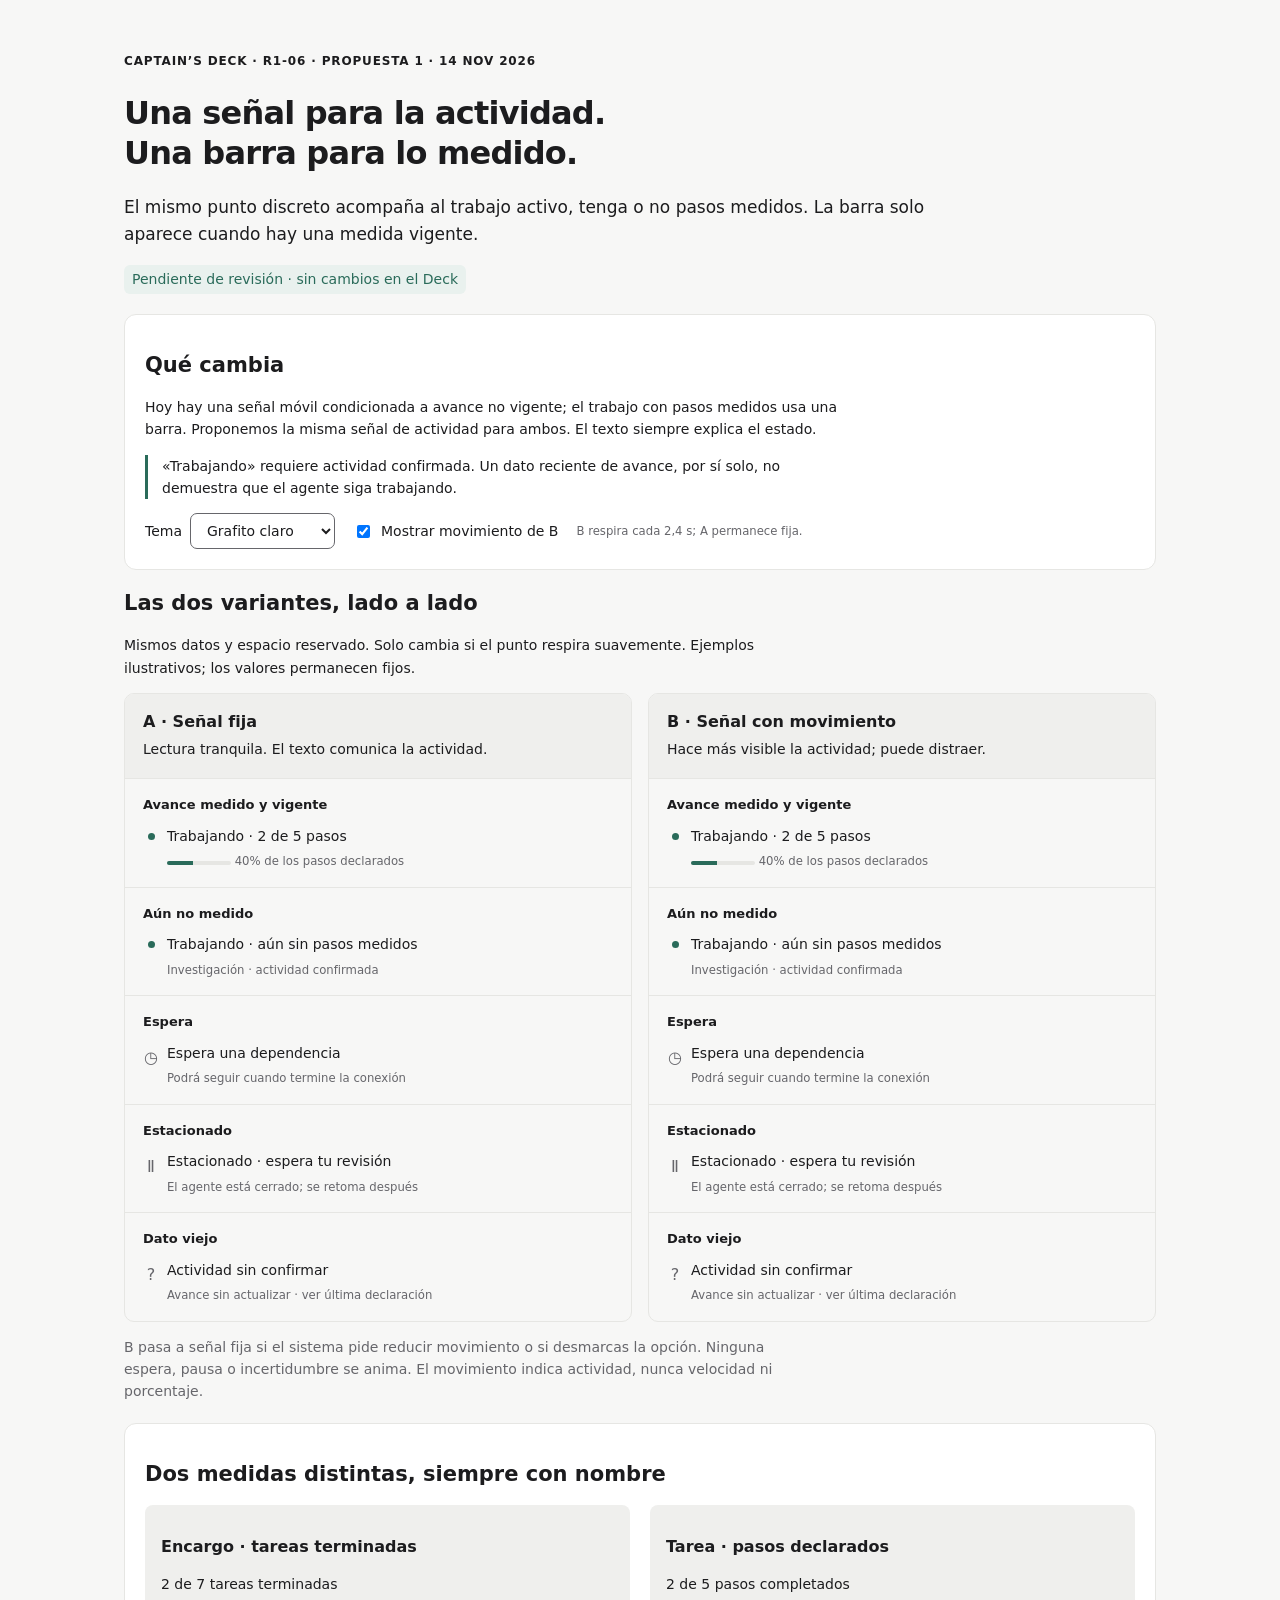
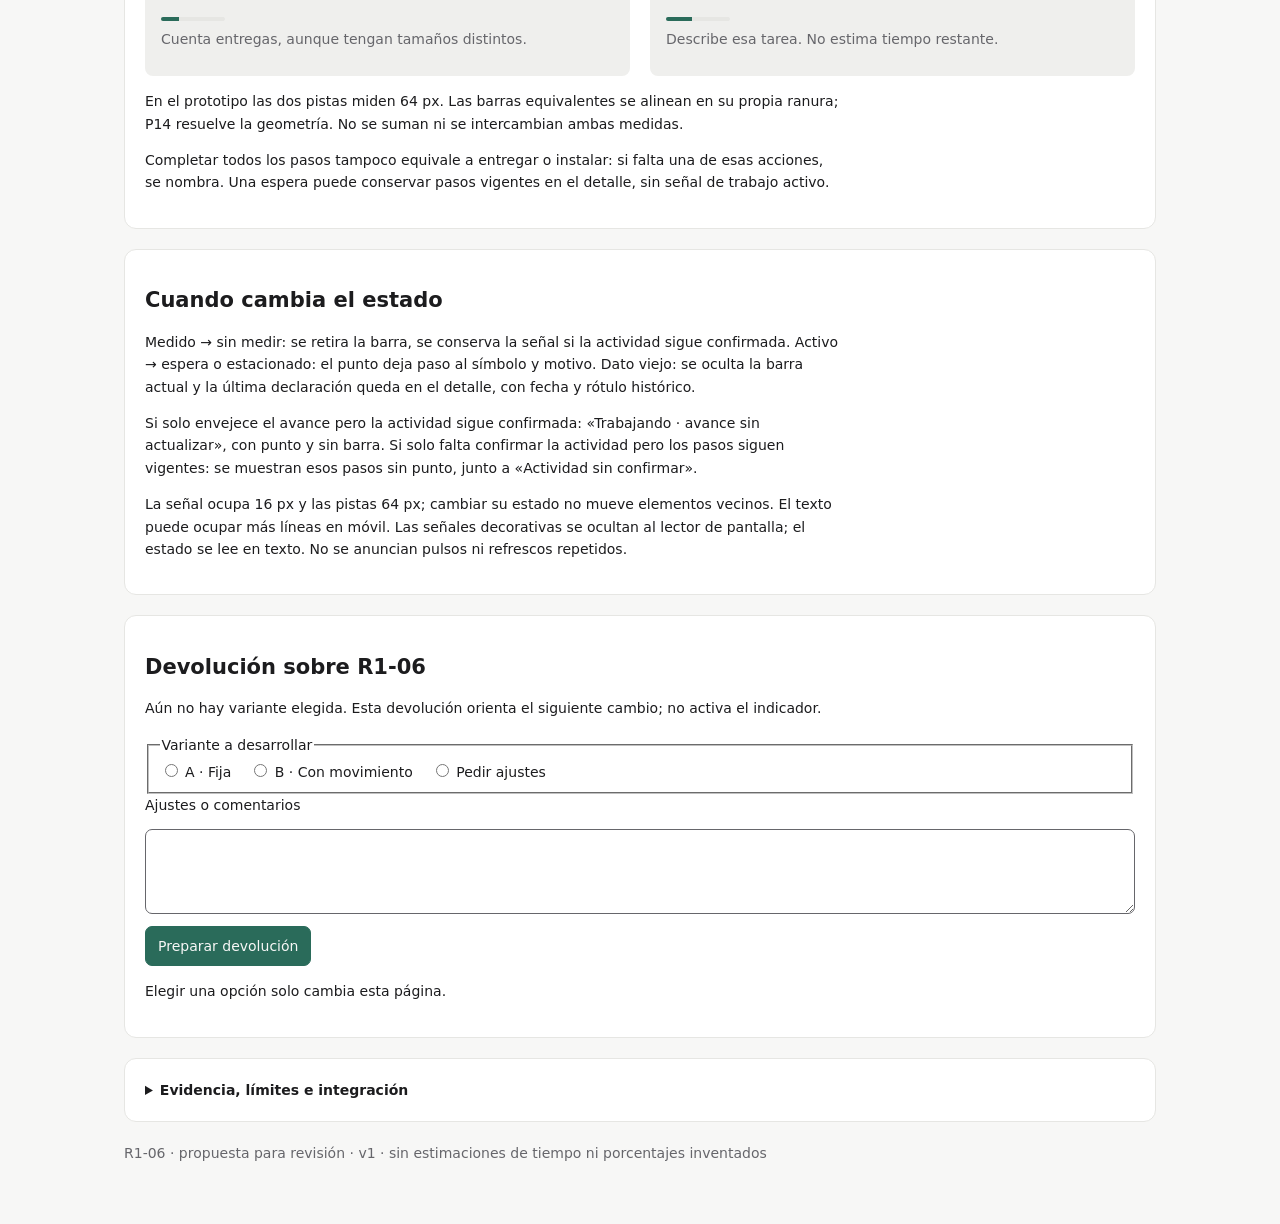
==== docs/proposals/r1-06-progress.html @ 1c18fc82 "docs: propose consistent activity indicators for R1-06" ====
<!doctype html>
<html lang="es" data-theme="light" data-motion="on" data-lavish-annotate="off">
<head>
<meta charset="utf-8"><meta name="viewport" content="width=device-width,initial-scale=1">
<title>R1-06 · Una señal clara de actividad</title>
<style>
:root{color-scheme:light;--canvas:#f7f7f6;--surface:#fff;--soft:#efefed;--line:#e6e6e3;--ink:#1c1c1e;--muted:#66666b;--accent:#2a6b5a;--sel:#e9f1ee;font-family:Inter,ui-sans-serif,system-ui,-apple-system,sans-serif}
:root[data-theme=dark]{color-scheme:dark;--canvas:#141416;--surface:#1d1d20;--soft:#2a2a2e;--line:#2e2e33;--ink:#ececee;--muted:#a6a6ac;--accent:#7fd1b9;--sel:#22302b}
*{box-sizing:border-box;min-width:0}[hidden]{display:none!important}body{margin:0;background:var(--canvas);color:var(--ink);line-height:1.6;font-size:14px}
main{max-width:1080px;margin:auto;padding:32px 24px 60px}h1,h2,h3{line-height:1.25}h1{font-size:32px;letter-spacing:-.025em;max-width:700px}h2{font-size:21px}h3{font-size:16px}p{max-width:78ch}a{color:var(--accent)}
header,.panel,details{margin:20px 0}.panel,details{background:var(--surface);border:1px solid var(--line);border-radius:12px;padding:20px}.lead{font-size:17px}.muted,small{color:var(--muted)}.eyebrow{font-size:12px;font-weight:700;letter-spacing:.07em;text-transform:uppercase}.tag{display:inline-block;background:var(--sel);color:var(--accent);border-radius:6px;padding:3px 8px}
.toolbar{display:flex;gap:18px;flex-wrap:wrap;align-items:center}.toolbar label{display:flex;gap:8px;align-items:center}select,button,textarea{font:inherit;color:inherit;background:var(--surface);border:1px solid var(--muted);border-radius:7px;padding:8px 12px}button{cursor:pointer}button.primary{background:var(--accent);color:var(--canvas);border-color:var(--accent)}:focus-visible{outline:3px solid var(--accent);outline-offset:3px}
.comparison{display:grid;grid-template-columns:repeat(2,minmax(0,1fr));gap:16px}.option{border:1px solid var(--line);border-radius:10px;overflow:hidden}.option>header{margin:0;padding:18px;background:var(--soft)}.option h3{margin:0 0 6px}.option header p{margin:0}.sample{min-height:108px;padding:16px 18px;border-top:1px solid var(--line)}.sample strong{display:block;font-size:13px;margin-bottom:8px}.reading{display:flex;align-items:center;gap:8px;min-height:24px}.reading span:last-child{overflow-wrap:anywhere}.signal{display:inline-grid;place-items:center;width:16px;height:16px;flex:0 0 16px;color:var(--accent);font-size:16px}.signal.active::before{content:"";display:block;width:7px;height:7px;border-radius:50%;background:currentColor}.animated .signal.active::before{animation:breathe 2.4s ease-in-out infinite}.inactive{color:var(--muted)}.bar{display:inline-block;flex:0 0 64px;width:64px;height:4px;border-radius:3px;background:var(--line);overflow:hidden}.bar>i{display:block;width:var(--value);height:100%;background:var(--accent)}.sample small{display:block;margin:4px 0 0 24px}.metric{display:grid;grid-template-columns:minmax(0,1fr) minmax(0,1fr);gap:20px}.metric>div{padding:16px;background:var(--soft);border-radius:8px}.metric p{margin:0 0 10px}code{white-space:pre-wrap;overflow-wrap:anywhere;font-size:12px}.choices{display:flex;gap:18px;flex-wrap:wrap}textarea{display:block;width:100%;margin:12px 0}summary{cursor:pointer;font-weight:650}.note{padding-left:14px;border-left:3px solid var(--accent)}img{max-width:100%;height:auto}
@keyframes breathe{0%,100%{opacity:1}50%{opacity:.45}}
html[data-motion=off] .signal::before{animation:none!important}
@media(prefers-reduced-motion:reduce){.signal::before{animation:none!important}}
@media(max-width:680px){main{padding:20px 14px 40px}h1{font-size:27px}.comparison,.metric{grid-template-columns:minmax(0,1fr)}.panel{padding:14px}.sample{min-height:108px}.reading{flex-wrap:wrap}}
</style>
</head>
<body><main>
<header><div class="eyebrow">Captain’s Deck · R1-06 · propuesta 1 · 14 nov 2026</div>
<h1>Una señal para la actividad.<br>Una barra para lo medido.</h1>
<p class="lead">El mismo punto discreto acompaña al trabajo activo, tenga o no pasos medidos. La barra solo aparece cuando hay una medida vigente.</p>
<span class="tag">Pendiente de revisión · sin cambios en el Deck</span></header>
<section class="panel"><h2>Qué cambia</h2>
<p>Hoy hay una señal móvil condicionada a avance no vigente; el trabajo con pasos medidos usa una barra. Proponemos la misma señal de actividad para ambos. El texto siempre explica el estado.</p>
<p class="note">«Trabajando» requiere actividad confirmada. Un dato reciente de avance, por sí solo, no demuestra que el agente siga trabajando.</p>
<div class="toolbar"><label>Tema <select id="theme"><option value="light">Grafito claro</option><option value="dark">Grafito oscuro</option></select></label>
<label><input id="motion" type="checkbox" checked> Mostrar movimiento de B</label><small id="motion-note" role="status"></small></div></section>
<section aria-labelledby="compare"><h2 id="compare">Las dos variantes, lado a lado</h2>
<p>Mismos datos y espacio reservado. Solo cambia si el punto respira suavemente. Ejemplos ilustrativos; los valores permanecen fijos.</p>
<div class="comparison">
<article class="option" id="option-a"><header><h3>A · Señal fija</h3><p>Lectura tranquila. El texto comunica la actividad.</p></header>
<div class="sample"><strong>Avance medido y vigente</strong><div class="reading"><span class="signal active" aria-hidden="true"></span><span>Trabajando · 2 de 5 pasos</span></div><small><span class="bar" role="progressbar" aria-label="Pasos completados" aria-valuemin="0" aria-valuemax="5" aria-valuenow="2"><i style="--value:40%"></i></span> 40% de los pasos declarados</small></div>
<div class="sample"><strong>Aún no medido</strong><div class="reading"><span class="signal active" aria-hidden="true"></span><span>Trabajando · aún sin pasos medidos</span></div><small>Investigación · actividad confirmada</small></div>
<div class="sample"><strong>Espera</strong><div class="reading"><span class="signal inactive" aria-hidden="true">◷</span><span>Espera una dependencia</span></div><small>Podrá seguir cuando termine la conexión</small></div>
<div class="sample"><strong>Estacionado</strong><div class="reading"><span class="signal inactive" aria-hidden="true">Ⅱ</span><span>Estacionado · espera tu revisión</span></div><small>El agente está cerrado; se retoma después</small></div>
<div class="sample"><strong>Dato viejo</strong><div class="reading"><span class="signal inactive" aria-hidden="true">?</span><span>Actividad sin confirmar</span></div><small>Avance sin actualizar · ver última declaración</small></div>
</article>
<article class="option animated" id="option-b"><header><h3>B · Señal con movimiento</h3><p>Hace más visible la actividad; puede distraer.</p></header>
<div class="sample"><strong>Avance medido y vigente</strong><div class="reading"><span class="signal active" aria-hidden="true"></span><span>Trabajando · 2 de 5 pasos</span></div><small><span class="bar" role="progressbar" aria-label="Pasos completados" aria-valuemin="0" aria-valuemax="5" aria-valuenow="2"><i style="--value:40%"></i></span> 40% de los pasos declarados</small></div>
<div class="sample"><strong>Aún no medido</strong><div class="reading"><span class="signal active" aria-hidden="true"></span><span>Trabajando · aún sin pasos medidos</span></div><small>Investigación · actividad confirmada</small></div>
<div class="sample"><strong>Espera</strong><div class="reading"><span class="signal inactive" aria-hidden="true">◷</span><span>Espera una dependencia</span></div><small>Podrá seguir cuando termine la conexión</small></div>
<div class="sample"><strong>Estacionado</strong><div class="reading"><span class="signal inactive" aria-hidden="true">Ⅱ</span><span>Estacionado · espera tu revisión</span></div><small>El agente está cerrado; se retoma después</small></div>
<div class="sample"><strong>Dato viejo</strong><div class="reading"><span class="signal inactive" aria-hidden="true">?</span><span>Actividad sin confirmar</span></div><small>Avance sin actualizar · ver última declaración</small></div>
</article></div>
<p class="muted">B pasa a señal fija si el sistema pide reducir movimiento o si desmarcas la opción. Ninguna espera, pausa o incertidumbre se anima. El movimiento indica actividad, nunca velocidad ni porcentaje.</p></section>
<section class="panel"><h2>Dos medidas distintas, siempre con nombre</h2>
<div class="metric"><div><h3>Encargo · tareas terminadas</h3><p>2 de 7 tareas terminadas</p><span class="bar" role="progressbar" aria-label="Tareas terminadas del encargo" aria-valuemin="0" aria-valuemax="7" aria-valuenow="2"><i style="--value:28.57%"></i></span><p class="muted">Cuenta entregas, aunque tengan tamaños distintos.</p></div>
<div><h3>Tarea · pasos declarados</h3><p>2 de 5 pasos completados</p><span class="bar" role="progressbar" aria-label="Pasos completados de la tarea" aria-valuemin="0" aria-valuemax="5" aria-valuenow="2"><i style="--value:40%"></i></span><p class="muted">Describe esa tarea. No estima tiempo restante.</p></div></div>
<p>En el prototipo las dos pistas miden 64 px. Las barras equivalentes se alinean en su propia ranura; P14 resuelve la geometría. No se suman ni se intercambian ambas medidas.</p>
<p>Completar todos los pasos tampoco equivale a entregar o instalar: si falta una de esas acciones, se nombra. Una espera puede conservar pasos vigentes en el detalle, sin señal de trabajo activo.</p></section>
<section class="panel"><h2>Cuando cambia el estado</h2>
<p>Medido → sin medir: se retira la barra, se conserva la señal si la actividad sigue confirmada. Activo → espera o estacionado: el punto deja paso al símbolo y motivo. Dato viejo: se oculta la barra actual y la última declaración queda en el detalle, con fecha y rótulo histórico.</p>
<p>Si solo envejece el avance pero la actividad sigue confirmada: «Trabajando · avance sin actualizar», con punto y sin barra. Si solo falta confirmar la actividad pero los pasos siguen vigentes: se muestran esos pasos sin punto, junto a «Actividad sin confirmar».</p>
<p>La señal ocupa 16 px y las pistas 64 px; cambiar su estado no mueve elementos vecinos. El texto puede ocupar más líneas en móvil. Las señales decorativas se ocultan al lector de pantalla; el estado se lee en texto. No se anuncian pulsos ni refrescos repetidos.</p></section>
<section class="panel" id="review"><h2>Devolución sobre R1-06</h2><p>Aún no hay variante elegida. Esta devolución orienta el siguiente cambio; no activa el indicador.</p>
<form id="feedback" data-lavish-question="r1-06-variant"><fieldset><legend>Variante a desarrollar</legend><div class="choices">
<label><input type="radio" name="variant" value="A · señal fija" required> A · Fija</label>
<label><input type="radio" name="variant" value="B · señal con movimiento"> B · Con movimiento</label>
<label><input type="radio" name="variant" value="Revisar la propuesta"> Pedir ajustes</label></div></fieldset>
<label for="comments">Ajustes o comentarios</label><textarea id="comments" name="comments" rows="3" maxlength="3000"></textarea>
<button class="primary" type="submit">Preparar devolución</button><p id="feedback-status" role="status">Elegir una opción solo cambia esta página.</p>
<textarea id="offline-answer" rows="4" readonly hidden aria-label="Devolución para copiar"></textarea></form></section>
<details><summary>Evidencia, límites e integración</summary>
<p><strong>Comprobado:</strong> base Deck <code>71212910948f0100eb4accd69b31b7d2da67deed</code>. Recorrido local con el fixture aislado <code>CD_TEST_PROGRESS=1</code>: barra de tareas 40 px y barra de pasos 64 px; 33% · 1/3 pasos en una tarea activa sin indicador <code>::before</code>. El código condiciona el indicador de solicitud a actividad activa y avance no vigente.</p>
<p><strong>Hipótesis de diseño:</strong> una señal común podría hacer más fácil reconocer actividad sin confundirla con avance. Falta contrastar A y B con la devolución. No se probó que una sea más clara.</p>
<p><strong>Desconocido:</strong> no se reprodujo el defecto visual en la Mac del reporte. Los datos de esta comparación son sintéticos. El selector posicional de R1-02 no permite identificar qué barra seleccionó la anotación.</p>
<p>Fuentes: reporte b, grupo 11; adjunto <code>deck-ui-feedback-round-1.json</code>, R1-02 y R1-06; plan aprobado v2, P16; <code>web/static/deck-ui.js</code>, función <code>progress()</code>; <code>web/static/deck.css</code>, reglas <code>.request-stage</code>, <code>.request-bar</code> y <code>.prog-bar</code>.</p>
<p>Tema: tokens Grafito claro/oscuro del Deck, tipografía de sistema y estructura ligera del tema de informes de Firstmate. No hay CDN, fuentes remotas ni llamadas de red al abrir el archivo.</p>
<p>Integración futura: P10 aporta vigencia; P12, los estados y motivos; P14, las ranuras. Después de la devolución se implementa únicamente la variante acordada y se verifica el mismo recorrido, teclado, móvil y movimiento reducido. P16 no modifica productores, estilos ni comportamiento del Deck.</p>
</details>
<footer class="muted">R1-06 · propuesta para revisión · v1 · sin estimaciones de tiempo ni porcentajes inventados</footer>
</main><script>
const root=document.documentElement, motion=document.querySelector('#motion'), media=matchMedia('(prefers-reduced-motion: reduce)');
function updateMotion(){root.dataset.motion=motion.checked?'on':'off';document.querySelector('#motion-note').textContent=media.matches?'Tu sistema reduce el movimiento: B se muestra fija.':motion.checked?'B respira cada 2,4 s; A permanece fija.':'Ambas variantes están fijas.';}
document.querySelector('#theme').addEventListener('change',e=>root.dataset.theme=e.target.value);
motion.addEventListener('change',updateMotion);media.addEventListener('change',updateMotion);updateMotion();
document.querySelector('#feedback').addEventListener('submit',event=>{event.preventDefault();const form=event.currentTarget,data=new FormData(form),choice=data.get('variant'),comments=data.get('comments').trim();
const text='R1-06 · Devolución de la propuesta: '+choice+(comments?'\nAjustes: '+comments:'')+'\nSolo propuesta; no implementar dentro de P16.';
if(window.lavish?.queuePrompt){window.lavish.queuePrompt(text,{tag:'r1-06-review',queueKey:'r1-06-variant',element:form,data:{variant:choice,comments}});document.querySelector('#feedback-status').textContent='Devolución preparada en Lavish. Usa Send to Agent para enviarla; una nueva preparación sustituye la que aún no has enviado.';}
else{const out=document.querySelector('#offline-answer');out.hidden=false;out.value=text;document.querySelector('#feedback-status').textContent='Sin conexión con Lavish. Copia esta devolución y entrégala al coordinador.';}});
</script></body></html>
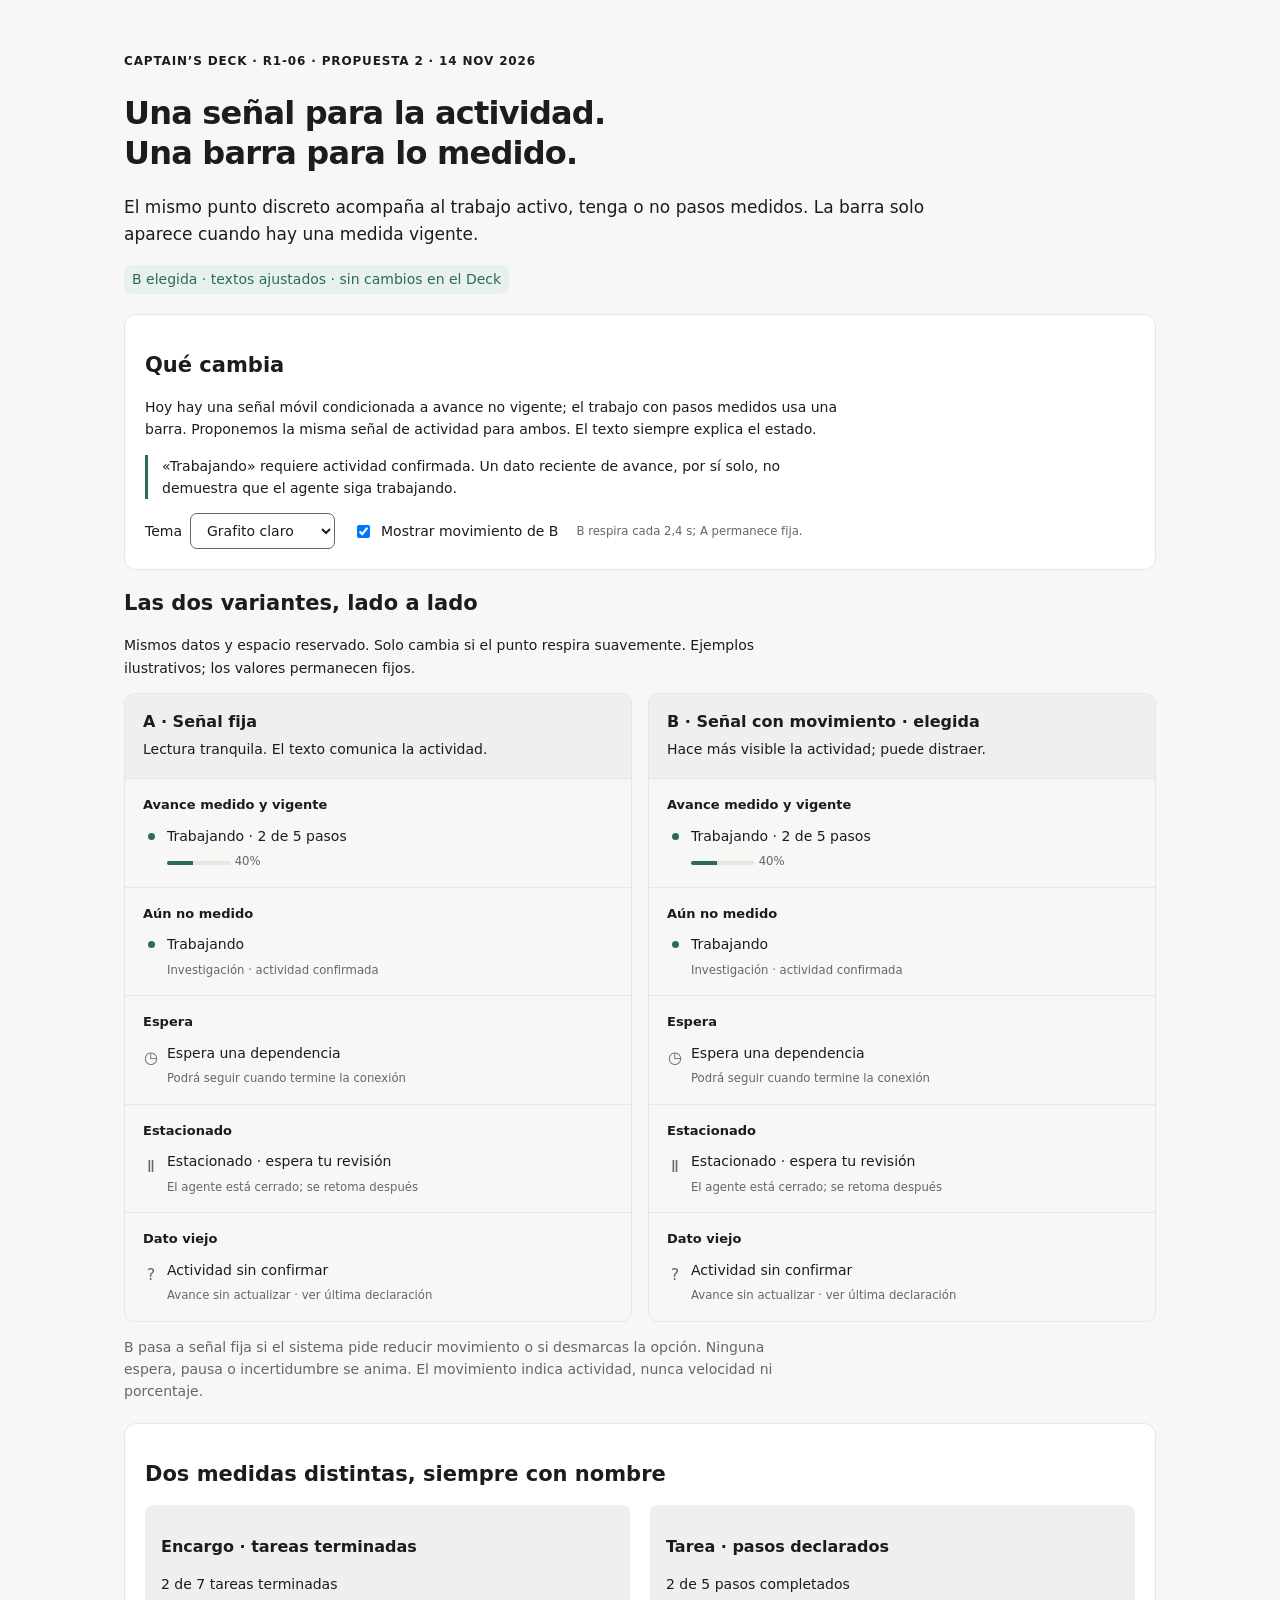
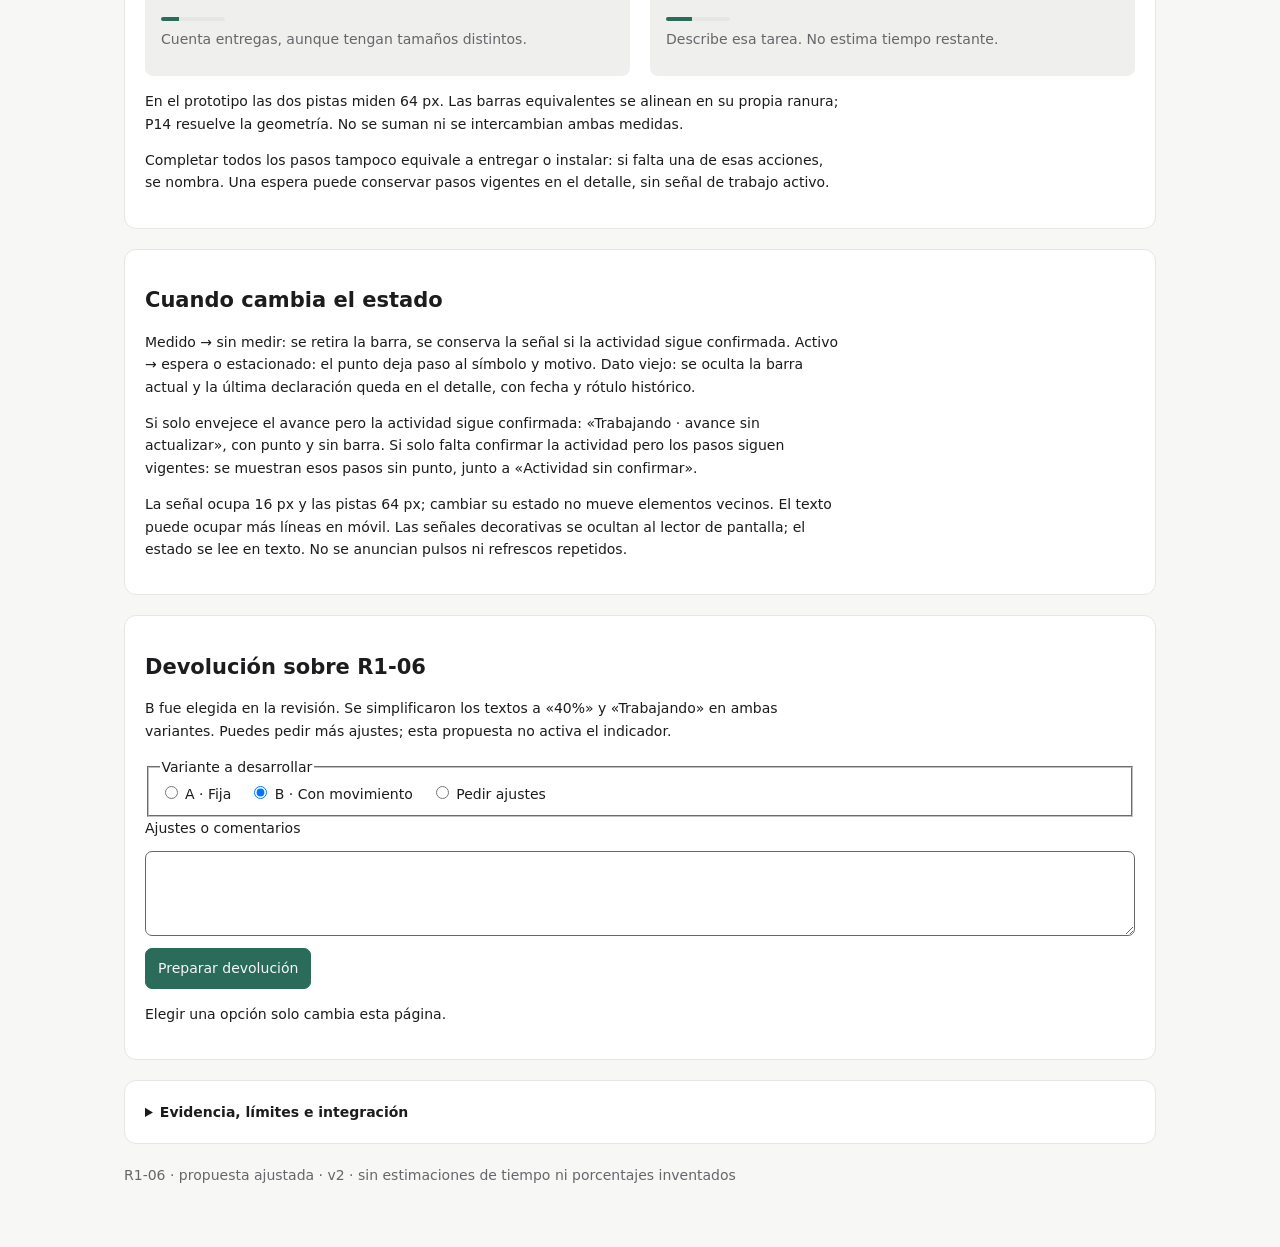
==== commit e452a4a4: "docs: apply R1-06 review and record motion variant selection" ====
--- a/docs/proposals/r1-06-progress.html
+++ b/docs/proposals/r1-06-progress.html
@@ -18,10 +18,10 @@
 </style>
 </head>
 <body><main>
-<header><div class="eyebrow">Captain’s Deck · R1-06 · propuesta 1 · 14 nov 2026</div>
+<header><div class="eyebrow">Captain’s Deck · R1-06 · propuesta 2 · 14 nov 2026</div>
 <h1>Una señal para la actividad.<br>Una barra para lo medido.</h1>
 <p class="lead">El mismo punto discreto acompaña al trabajo activo, tenga o no pasos medidos. La barra solo aparece cuando hay una medida vigente.</p>
-<span class="tag">Pendiente de revisión · sin cambios en el Deck</span></header>
+<span class="tag">B elegida · textos ajustados · sin cambios en el Deck</span></header>
 <section class="panel"><h2>Qué cambia</h2>
 <p>Hoy hay una señal móvil condicionada a avance no vigente; el trabajo con pasos medidos usa una barra. Proponemos la misma señal de actividad para ambos. El texto siempre explica el estado.</p>
 <p class="note">«Trabajando» requiere actividad confirmada. Un dato reciente de avance, por sí solo, no demuestra que el agente siga trabajando.</p>
@@ -31,15 +31,15 @@
 <p>Mismos datos y espacio reservado. Solo cambia si el punto respira suavemente. Ejemplos ilustrativos; los valores permanecen fijos.</p>
 <div class="comparison">
 <article class="option" id="option-a"><header><h3>A · Señal fija</h3><p>Lectura tranquila. El texto comunica la actividad.</p></header>
-<div class="sample"><strong>Avance medido y vigente</strong><div class="reading"><span class="signal active" aria-hidden="true"></span><span>Trabajando · 2 de 5 pasos</span></div><small><span class="bar" role="progressbar" aria-label="Pasos completados" aria-valuemin="0" aria-valuemax="5" aria-valuenow="2"><i style="--value:40%"></i></span> 40% de los pasos declarados</small></div>
-<div class="sample"><strong>Aún no medido</strong><div class="reading"><span class="signal active" aria-hidden="true"></span><span>Trabajando · aún sin pasos medidos</span></div><small>Investigación · actividad confirmada</small></div>
+<div class="sample"><strong>Avance medido y vigente</strong><div class="reading"><span class="signal active" aria-hidden="true"></span><span>Trabajando · 2 de 5 pasos</span></div><small><span class="bar" role="progressbar" aria-label="Pasos completados" aria-valuemin="0" aria-valuemax="5" aria-valuenow="2"><i style="--value:40%"></i></span> 40%</small></div>
+<div class="sample"><strong>Aún no medido</strong><div class="reading"><span class="signal active" aria-hidden="true"></span><span>Trabajando</span></div><small>Investigación · actividad confirmada</small></div>
 <div class="sample"><strong>Espera</strong><div class="reading"><span class="signal inactive" aria-hidden="true">◷</span><span>Espera una dependencia</span></div><small>Podrá seguir cuando termine la conexión</small></div>
 <div class="sample"><strong>Estacionado</strong><div class="reading"><span class="signal inactive" aria-hidden="true">Ⅱ</span><span>Estacionado · espera tu revisión</span></div><small>El agente está cerrado; se retoma después</small></div>
 <div class="sample"><strong>Dato viejo</strong><div class="reading"><span class="signal inactive" aria-hidden="true">?</span><span>Actividad sin confirmar</span></div><small>Avance sin actualizar · ver última declaración</small></div>
 </article>
-<article class="option animated" id="option-b"><header><h3>B · Señal con movimiento</h3><p>Hace más visible la actividad; puede distraer.</p></header>
-<div class="sample"><strong>Avance medido y vigente</strong><div class="reading"><span class="signal active" aria-hidden="true"></span><span>Trabajando · 2 de 5 pasos</span></div><small><span class="bar" role="progressbar" aria-label="Pasos completados" aria-valuemin="0" aria-valuemax="5" aria-valuenow="2"><i style="--value:40%"></i></span> 40% de los pasos declarados</small></div>
-<div class="sample"><strong>Aún no medido</strong><div class="reading"><span class="signal active" aria-hidden="true"></span><span>Trabajando · aún sin pasos medidos</span></div><small>Investigación · actividad confirmada</small></div>
+<article class="option animated" id="option-b"><header><h3>B · Señal con movimiento · elegida</h3><p>Hace más visible la actividad; puede distraer.</p></header>
+<div class="sample"><strong>Avance medido y vigente</strong><div class="reading"><span class="signal active" aria-hidden="true"></span><span>Trabajando · 2 de 5 pasos</span></div><small><span class="bar" role="progressbar" aria-label="Pasos completados" aria-valuemin="0" aria-valuemax="5" aria-valuenow="2"><i style="--value:40%"></i></span> 40%</small></div>
+<div class="sample"><strong>Aún no medido</strong><div class="reading"><span class="signal active" aria-hidden="true"></span><span>Trabajando</span></div><small>Investigación · actividad confirmada</small></div>
 <div class="sample"><strong>Espera</strong><div class="reading"><span class="signal inactive" aria-hidden="true">◷</span><span>Espera una dependencia</span></div><small>Podrá seguir cuando termine la conexión</small></div>
 <div class="sample"><strong>Estacionado</strong><div class="reading"><span class="signal inactive" aria-hidden="true">Ⅱ</span><span>Estacionado · espera tu revisión</span></div><small>El agente está cerrado; se retoma después</small></div>
 <div class="sample"><strong>Dato viejo</strong><div class="reading"><span class="signal inactive" aria-hidden="true">?</span><span>Actividad sin confirmar</span></div><small>Avance sin actualizar · ver última declaración</small></div>
@@ -54,10 +54,10 @@
 <p>Medido → sin medir: se retira la barra, se conserva la señal si la actividad sigue confirmada. Activo → espera o estacionado: el punto deja paso al símbolo y motivo. Dato viejo: se oculta la barra actual y la última declaración queda en el detalle, con fecha y rótulo histórico.</p>
 <p>Si solo envejece el avance pero la actividad sigue confirmada: «Trabajando · avance sin actualizar», con punto y sin barra. Si solo falta confirmar la actividad pero los pasos siguen vigentes: se muestran esos pasos sin punto, junto a «Actividad sin confirmar».</p>
 <p>La señal ocupa 16 px y las pistas 64 px; cambiar su estado no mueve elementos vecinos. El texto puede ocupar más líneas en móvil. Las señales decorativas se ocultan al lector de pantalla; el estado se lee en texto. No se anuncian pulsos ni refrescos repetidos.</p></section>
-<section class="panel" id="review"><h2>Devolución sobre R1-06</h2><p>Aún no hay variante elegida. Esta devolución orienta el siguiente cambio; no activa el indicador.</p>
+<section class="panel" id="review"><h2>Devolución sobre R1-06</h2><p>B fue elegida en la revisión. Se simplificaron los textos a «40%» y «Trabajando» en ambas variantes. Puedes pedir más ajustes; esta propuesta no activa el indicador.</p>
 <form id="feedback" data-lavish-question="r1-06-variant"><fieldset><legend>Variante a desarrollar</legend><div class="choices">
 <label><input type="radio" name="variant" value="A · señal fija" required> A · Fija</label>
-<label><input type="radio" name="variant" value="B · señal con movimiento"> B · Con movimiento</label>
+<label><input type="radio" name="variant" value="B · señal con movimiento" checked> B · Con movimiento</label>
 <label><input type="radio" name="variant" value="Revisar la propuesta"> Pedir ajustes</label></div></fieldset>
 <label for="comments">Ajustes o comentarios</label><textarea id="comments" name="comments" rows="3" maxlength="3000"></textarea>
 <button class="primary" type="submit">Preparar devolución</button><p id="feedback-status" role="status">Elegir una opción solo cambia esta página.</p>
@@ -70,7 +70,7 @@
 <p>Tema: tokens Grafito claro/oscuro del Deck, tipografía de sistema y estructura ligera del tema de informes de Firstmate. No hay CDN, fuentes remotas ni llamadas de red al abrir el archivo.</p>
 <p>Integración futura: P10 aporta vigencia; P12, los estados y motivos; P14, las ranuras. Después de la devolución se implementa únicamente la variante acordada y se verifica el mismo recorrido, teclado, móvil y movimiento reducido. P16 no modifica productores, estilos ni comportamiento del Deck.</p>
 </details>
-<footer class="muted">R1-06 · propuesta para revisión · v1 · sin estimaciones de tiempo ni porcentajes inventados</footer>
+<footer class="muted">R1-06 · propuesta ajustada · v2 · sin estimaciones de tiempo ni porcentajes inventados</footer>
 </main><script>
 const root=document.documentElement, motion=document.querySelector('#motion'), media=matchMedia('(prefers-reduced-motion: reduce)');
 function updateMotion(){root.dataset.motion=motion.checked?'on':'off';document.querySelector('#motion-note').textContent=media.matches?'Tu sistema reduce el movimiento: B se muestra fija.':motion.checked?'B respira cada 2,4 s; A permanece fija.':'Ambas variantes están fijas.';}
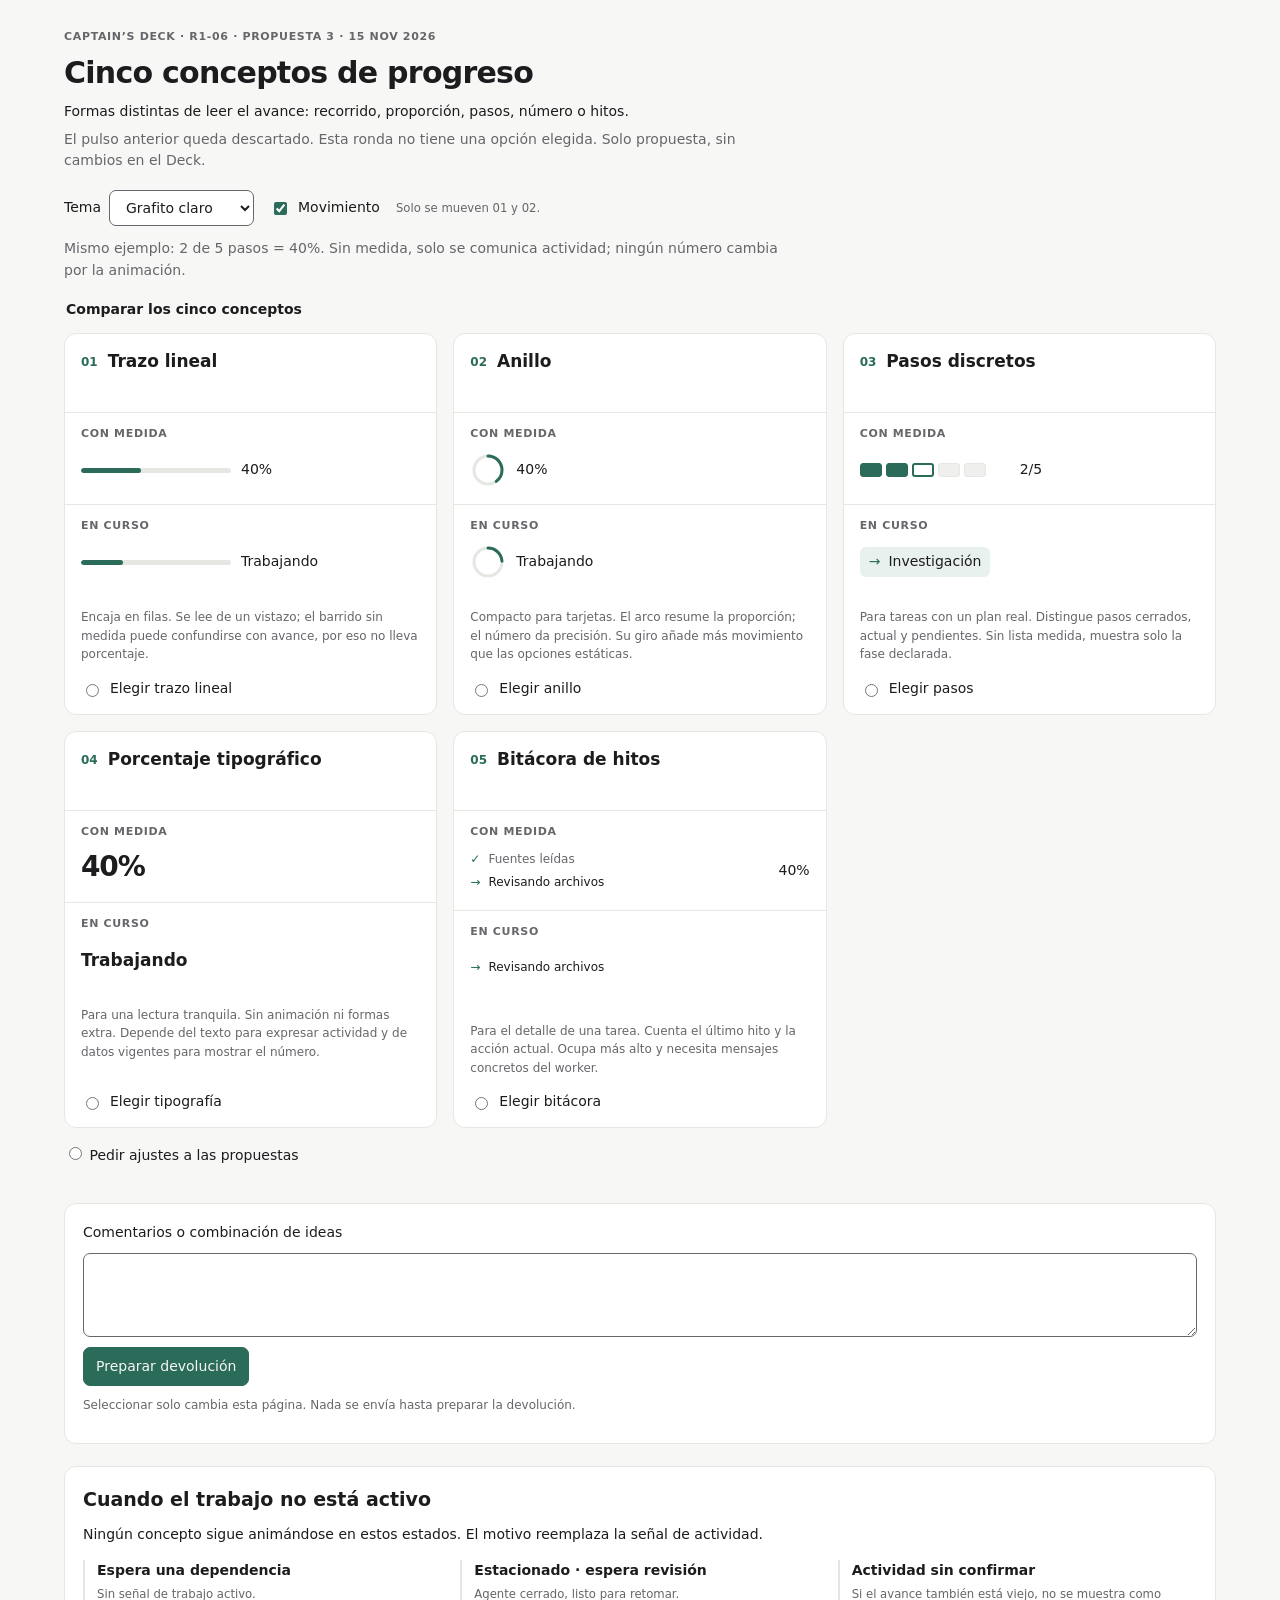
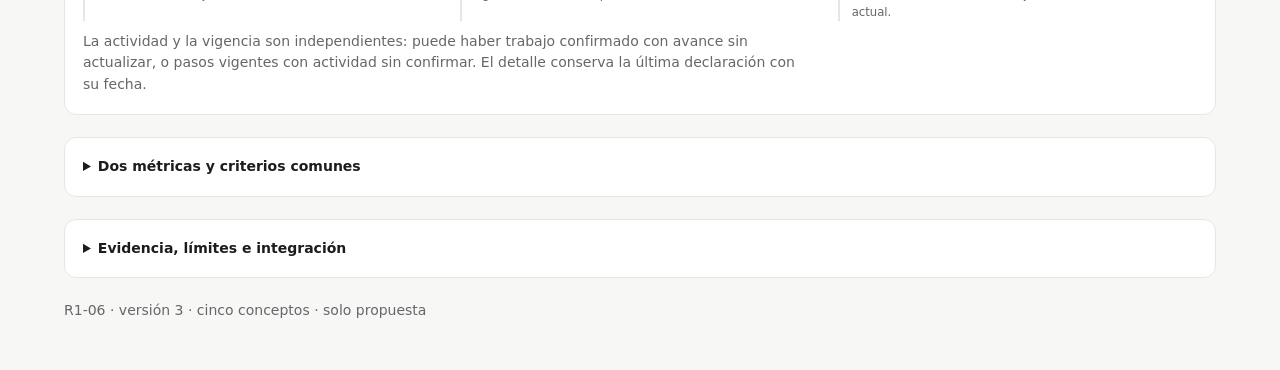
==== commit 36089566: "docs: compare five distinct progress indicator concepts" ====
--- a/docs/proposals/r1-06-progress.html
+++ b/docs/proposals/r1-06-progress.html
@@ -2,82 +2,70 @@
 <html lang="es" data-theme="light" data-motion="on" data-lavish-annotate="off">
 <head>
 <meta charset="utf-8"><meta name="viewport" content="width=device-width,initial-scale=1">
-<title>R1-06 · Una señal clara de actividad</title>
+<title>R1-06 · Cinco conceptos de progreso</title>
 <style>
 :root{color-scheme:light;--canvas:#f7f7f6;--surface:#fff;--soft:#efefed;--line:#e6e6e3;--ink:#1c1c1e;--muted:#66666b;--accent:#2a6b5a;--sel:#e9f1ee;font-family:Inter,ui-sans-serif,system-ui,-apple-system,sans-serif}
 :root[data-theme=dark]{color-scheme:dark;--canvas:#141416;--surface:#1d1d20;--soft:#2a2a2e;--line:#2e2e33;--ink:#ececee;--muted:#a6a6ac;--accent:#7fd1b9;--sel:#22302b}
-*{box-sizing:border-box;min-width:0}[hidden]{display:none!important}body{margin:0;background:var(--canvas);color:var(--ink);line-height:1.6;font-size:14px}
-main{max-width:1080px;margin:auto;padding:32px 24px 60px}h1,h2,h3{line-height:1.25}h1{font-size:32px;letter-spacing:-.025em;max-width:700px}h2{font-size:21px}h3{font-size:16px}p{max-width:78ch}a{color:var(--accent)}
-header,.panel,details{margin:20px 0}.panel,details{background:var(--surface);border:1px solid var(--line);border-radius:12px;padding:20px}.lead{font-size:17px}.muted,small{color:var(--muted)}.eyebrow{font-size:12px;font-weight:700;letter-spacing:.07em;text-transform:uppercase}.tag{display:inline-block;background:var(--sel);color:var(--accent);border-radius:6px;padding:3px 8px}
-.toolbar{display:flex;gap:18px;flex-wrap:wrap;align-items:center}.toolbar label{display:flex;gap:8px;align-items:center}select,button,textarea{font:inherit;color:inherit;background:var(--surface);border:1px solid var(--muted);border-radius:7px;padding:8px 12px}button{cursor:pointer}button.primary{background:var(--accent);color:var(--canvas);border-color:var(--accent)}:focus-visible{outline:3px solid var(--accent);outline-offset:3px}
-.comparison{display:grid;grid-template-columns:repeat(2,minmax(0,1fr));gap:16px}.option{border:1px solid var(--line);border-radius:10px;overflow:hidden}.option>header{margin:0;padding:18px;background:var(--soft)}.option h3{margin:0 0 6px}.option header p{margin:0}.sample{min-height:108px;padding:16px 18px;border-top:1px solid var(--line)}.sample strong{display:block;font-size:13px;margin-bottom:8px}.reading{display:flex;align-items:center;gap:8px;min-height:24px}.reading span:last-child{overflow-wrap:anywhere}.signal{display:inline-grid;place-items:center;width:16px;height:16px;flex:0 0 16px;color:var(--accent);font-size:16px}.signal.active::before{content:"";display:block;width:7px;height:7px;border-radius:50%;background:currentColor}.animated .signal.active::before{animation:breathe 2.4s ease-in-out infinite}.inactive{color:var(--muted)}.bar{display:inline-block;flex:0 0 64px;width:64px;height:4px;border-radius:3px;background:var(--line);overflow:hidden}.bar>i{display:block;width:var(--value);height:100%;background:var(--accent)}.sample small{display:block;margin:4px 0 0 24px}.metric{display:grid;grid-template-columns:minmax(0,1fr) minmax(0,1fr);gap:20px}.metric>div{padding:16px;background:var(--soft);border-radius:8px}.metric p{margin:0 0 10px}code{white-space:pre-wrap;overflow-wrap:anywhere;font-size:12px}.choices{display:flex;gap:18px;flex-wrap:wrap}textarea{display:block;width:100%;margin:12px 0}summary{cursor:pointer;font-weight:650}.note{padding-left:14px;border-left:3px solid var(--accent)}img{max-width:100%;height:auto}
-@keyframes breathe{0%,100%{opacity:1}50%{opacity:.45}}
-html[data-motion=off] .signal::before{animation:none!important}
-@media(prefers-reduced-motion:reduce){.signal::before{animation:none!important}}
-@media(max-width:680px){main{padding:20px 14px 40px}h1{font-size:27px}.comparison,.metric{grid-template-columns:minmax(0,1fr)}.panel{padding:14px}.sample{min-height:108px}.reading{flex-wrap:wrap}}
+*{box-sizing:border-box;min-width:0}[hidden]{display:none!important}body{margin:0;background:var(--canvas);color:var(--ink);font-size:14px;line-height:1.55}main{max-width:1200px;margin:auto;padding:28px 24px 48px}h1,h2,h3,p{margin:0}h1{font-size:30px;letter-spacing:-.025em;line-height:1.2;margin:10px 0}h2{font-size:19px}h3{font-size:17px;line-height:1.3}a{color:var(--accent)}p{max-width:82ch}.muted,small{color:var(--muted)}.eyebrow,.caption{font-size:11px;letter-spacing:.06em;text-transform:uppercase;font-weight:650;color:var(--muted)}.toolbar{display:flex;gap:16px;flex-wrap:wrap;align-items:center;margin:18px 0 12px}.toolbar label{display:flex;align-items:center;gap:8px}
+button,select,textarea{font:inherit;color:inherit;background:var(--surface);border:1px solid var(--muted);border-radius:7px;padding:8px 12px}button{cursor:pointer}button.primary{background:var(--accent);color:var(--canvas);border-color:var(--accent)}:focus-visible{outline:3px solid var(--accent);outline-offset:3px}input{accent-color:var(--accent)}.context{margin-bottom:18px}.context p{margin-top:6px}fieldset{border:0;margin:0;padding:0}legend{font-weight:650;margin-bottom:12px}.concepts{display:grid;grid-template-columns:repeat(3,minmax(0,1fr));gap:16px}.concept{display:flex;flex-direction:column;border:1px solid var(--line);border-radius:12px;background:var(--surface);overflow:hidden}.concept:has(input:checked){border-color:var(--accent);box-shadow:0 0 0 1px var(--accent)}.concept>header{padding:16px;min-height:78px;display:flex;gap:10px;align-items:flex-start}.number{color:var(--accent);font-size:12px;font-weight:700;padding-top:3px}.example{padding:12px 16px;border-top:1px solid var(--line);min-height:92px}.caption{display:block;margin-bottom:10px}.demo{display:flex;align-items:center;gap:10px;min-height:36px}.value{font-variant-numeric:tabular-nums;white-space:nowrap}.fit{padding:12px 16px 0;font-size:12px;color:var(--muted);flex:1}.pick{display:flex;gap:8px;align-items:center;padding:14px 16px;cursor:pointer}.track{height:5px;background:var(--line);border-radius:4px;flex:1;max-width:150px;overflow:hidden}.track>i{display:block;height:100%;background:var(--accent);width:40%;border-radius:4px}.track.busy>i{width:28%;animation:scan 2.2s ease-in-out infinite}.ring{display:inline-flex;width:36px;height:36px;flex:0 0 36px}.ring svg{width:36px;height:36px;transform:rotate(-90deg)}.ring circle{fill:none;stroke:var(--line);stroke-width:3}.ring .arc{stroke:var(--accent);stroke-linecap:round;stroke-dasharray:40 100}.ring.busy .arc{stroke-dasharray:24 100}.ring.busy svg{animation:orbit 2s linear infinite}.steps{display:flex;gap:4px;max-width:150px;flex:1}.steps>i{display:block;width:22px;height:14px;border:1px solid var(--line);border-radius:3px;background:var(--soft)}.steps .done{background:var(--accent);border-color:var(--accent)}.steps .current{border:2px solid var(--accent);background:var(--surface)}.phase{display:inline-flex;align-items:center;gap:8px;padding:4px 9px;background:var(--sel);border-radius:6px}.arrow,.check{color:var(--accent)}.type-number{font-size:28px;line-height:1.1;font-weight:650;letter-spacing:-.04em;font-variant-numeric:tabular-nums}.type-status{font-size:17px;font-weight:650}.trail{display:grid;gap:5px;flex:1;font-size:12px}.trail>span{display:flex;gap:8px;align-items:center}.trail .previous{color:var(--muted)}.history.example{min-height:100px}.panel,details{margin:22px 0;border:1px solid var(--line);border-radius:12px;padding:18px;background:var(--surface)}.panel>p,details p{margin-top:10px}.states{display:grid;grid-template-columns:repeat(3,minmax(0,1fr));gap:18px;margin-top:14px}.state{border-left:2px solid var(--line);padding-left:12px}.state strong{display:block}.state small{display:block;margin-top:3px}.metrics{display:flex;gap:24px;flex-wrap:wrap;margin:14px 0}.metric{display:flex;gap:8px;align-items:center}.metric .track{width:64px;flex:0 0 64px}.metric.tasks .track>i{width:28.57%}summary{cursor:pointer;font-weight:650}textarea{display:block;width:100%;margin:10px 0}code{white-space:pre-wrap;overflow-wrap:anywhere;font-size:12px}.more{display:block;margin:16px 0}.answer-area{margin-top:20px;padding:18px;background:var(--surface);border:1px solid var(--line);border-radius:12px}.answer-area label{display:block}.answer-area p{margin:10px 0}#feedback-status{font-size:12px;color:var(--muted)}img{max-width:100%;height:auto}
+@keyframes scan{0%,100%{transform:translateX(-100%)}50%{transform:translateX(350%)}}@keyframes orbit{to{transform:rotate(270deg)}}
+html[data-motion=off] .busy>i,html[data-motion=off] .busy svg{animation:none!important}
+html[data-motion=off] .track.busy>i{transform:translateX(125%)}
+@media(prefers-reduced-motion:reduce){.busy>i,.busy svg{animation:none!important}.track.busy>i{transform:translateX(125%)}}
+@media(max-width:1099px){.concepts{grid-template-columns:repeat(2,minmax(0,1fr))}}
+@media(max-width:679px){main{padding:20px 14px 36px}h1{font-size:27px}.concepts,.states{grid-template-columns:minmax(0,1fr)}.concept>header{min-height:0}.metrics{gap:14px}.panel,.answer-area{padding:14px}}
 </style>
 </head>
 <body><main>
-<header><div class="eyebrow">Captain’s Deck · R1-06 · propuesta 2 · 14 nov 2026</div>
-<h1>Una señal para la actividad.<br>Una barra para lo medido.</h1>
-<p class="lead">El mismo punto discreto acompaña al trabajo activo, tenga o no pasos medidos. La barra solo aparece cuando hay una medida vigente.</p>
-<span class="tag">B elegida · textos ajustados · sin cambios en el Deck</span></header>
-<section class="panel"><h2>Qué cambia</h2>
-<p>Hoy hay una señal móvil condicionada a avance no vigente; el trabajo con pasos medidos usa una barra. Proponemos la misma señal de actividad para ambos. El texto siempre explica el estado.</p>
-<p class="note">«Trabajando» requiere actividad confirmada. Un dato reciente de avance, por sí solo, no demuestra que el agente siga trabajando.</p>
-<div class="toolbar"><label>Tema <select id="theme"><option value="light">Grafito claro</option><option value="dark">Grafito oscuro</option></select></label>
-<label><input id="motion" type="checkbox" checked> Mostrar movimiento de B</label><small id="motion-note" role="status"></small></div></section>
-<section aria-labelledby="compare"><h2 id="compare">Las dos variantes, lado a lado</h2>
-<p>Mismos datos y espacio reservado. Solo cambia si el punto respira suavemente. Ejemplos ilustrativos; los valores permanecen fijos.</p>
-<div class="comparison">
-<article class="option" id="option-a"><header><h3>A · Señal fija</h3><p>Lectura tranquila. El texto comunica la actividad.</p></header>
-<div class="sample"><strong>Avance medido y vigente</strong><div class="reading"><span class="signal active" aria-hidden="true"></span><span>Trabajando · 2 de 5 pasos</span></div><small><span class="bar" role="progressbar" aria-label="Pasos completados" aria-valuemin="0" aria-valuemax="5" aria-valuenow="2"><i style="--value:40%"></i></span> 40%</small></div>
-<div class="sample"><strong>Aún no medido</strong><div class="reading"><span class="signal active" aria-hidden="true"></span><span>Trabajando</span></div><small>Investigación · actividad confirmada</small></div>
-<div class="sample"><strong>Espera</strong><div class="reading"><span class="signal inactive" aria-hidden="true">◷</span><span>Espera una dependencia</span></div><small>Podrá seguir cuando termine la conexión</small></div>
-<div class="sample"><strong>Estacionado</strong><div class="reading"><span class="signal inactive" aria-hidden="true">Ⅱ</span><span>Estacionado · espera tu revisión</span></div><small>El agente está cerrado; se retoma después</small></div>
-<div class="sample"><strong>Dato viejo</strong><div class="reading"><span class="signal inactive" aria-hidden="true">?</span><span>Actividad sin confirmar</span></div><small>Avance sin actualizar · ver última declaración</small></div>
-</article>
-<article class="option animated" id="option-b"><header><h3>B · Señal con movimiento · elegida</h3><p>Hace más visible la actividad; puede distraer.</p></header>
-<div class="sample"><strong>Avance medido y vigente</strong><div class="reading"><span class="signal active" aria-hidden="true"></span><span>Trabajando · 2 de 5 pasos</span></div><small><span class="bar" role="progressbar" aria-label="Pasos completados" aria-valuemin="0" aria-valuemax="5" aria-valuenow="2"><i style="--value:40%"></i></span> 40%</small></div>
-<div class="sample"><strong>Aún no medido</strong><div class="reading"><span class="signal active" aria-hidden="true"></span><span>Trabajando</span></div><small>Investigación · actividad confirmada</small></div>
-<div class="sample"><strong>Espera</strong><div class="reading"><span class="signal inactive" aria-hidden="true">◷</span><span>Espera una dependencia</span></div><small>Podrá seguir cuando termine la conexión</small></div>
-<div class="sample"><strong>Estacionado</strong><div class="reading"><span class="signal inactive" aria-hidden="true">Ⅱ</span><span>Estacionado · espera tu revisión</span></div><small>El agente está cerrado; se retoma después</small></div>
-<div class="sample"><strong>Dato viejo</strong><div class="reading"><span class="signal inactive" aria-hidden="true">?</span><span>Actividad sin confirmar</span></div><small>Avance sin actualizar · ver última declaración</small></div>
-</article></div>
-<p class="muted">B pasa a señal fija si el sistema pide reducir movimiento o si desmarcas la opción. Ninguna espera, pausa o incertidumbre se anima. El movimiento indica actividad, nunca velocidad ni porcentaje.</p></section>
-<section class="panel"><h2>Dos medidas distintas, siempre con nombre</h2>
-<div class="metric"><div><h3>Encargo · tareas terminadas</h3><p>2 de 7 tareas terminadas</p><span class="bar" role="progressbar" aria-label="Tareas terminadas del encargo" aria-valuemin="0" aria-valuemax="7" aria-valuenow="2"><i style="--value:28.57%"></i></span><p class="muted">Cuenta entregas, aunque tengan tamaños distintos.</p></div>
-<div><h3>Tarea · pasos declarados</h3><p>2 de 5 pasos completados</p><span class="bar" role="progressbar" aria-label="Pasos completados de la tarea" aria-valuemin="0" aria-valuemax="5" aria-valuenow="2"><i style="--value:40%"></i></span><p class="muted">Describe esa tarea. No estima tiempo restante.</p></div></div>
-<p>En el prototipo las dos pistas miden 64 px. Las barras equivalentes se alinean en su propia ranura; P14 resuelve la geometría. No se suman ni se intercambian ambas medidas.</p>
-<p>Completar todos los pasos tampoco equivale a entregar o instalar: si falta una de esas acciones, se nombra. Una espera puede conservar pasos vigentes en el detalle, sin señal de trabajo activo.</p></section>
-<section class="panel"><h2>Cuando cambia el estado</h2>
-<p>Medido → sin medir: se retira la barra, se conserva la señal si la actividad sigue confirmada. Activo → espera o estacionado: el punto deja paso al símbolo y motivo. Dato viejo: se oculta la barra actual y la última declaración queda en el detalle, con fecha y rótulo histórico.</p>
-<p>Si solo envejece el avance pero la actividad sigue confirmada: «Trabajando · avance sin actualizar», con punto y sin barra. Si solo falta confirmar la actividad pero los pasos siguen vigentes: se muestran esos pasos sin punto, junto a «Actividad sin confirmar».</p>
-<p>La señal ocupa 16 px y las pistas 64 px; cambiar su estado no mueve elementos vecinos. El texto puede ocupar más líneas en móvil. Las señales decorativas se ocultan al lector de pantalla; el estado se lee en texto. No se anuncian pulsos ni refrescos repetidos.</p></section>
-<section class="panel" id="review"><h2>Devolución sobre R1-06</h2><p>B fue elegida en la revisión. Se simplificaron los textos a «40%» y «Trabajando» en ambas variantes. Puedes pedir más ajustes; esta propuesta no activa el indicador.</p>
-<form id="feedback" data-lavish-question="r1-06-variant"><fieldset><legend>Variante a desarrollar</legend><div class="choices">
-<label><input type="radio" name="variant" value="A · señal fija" required> A · Fija</label>
-<label><input type="radio" name="variant" value="B · señal con movimiento" checked> B · Con movimiento</label>
-<label><input type="radio" name="variant" value="Revisar la propuesta"> Pedir ajustes</label></div></fieldset>
-<label for="comments">Ajustes o comentarios</label><textarea id="comments" name="comments" rows="3" maxlength="3000"></textarea>
-<button class="primary" type="submit">Preparar devolución</button><p id="feedback-status" role="status">Elegir una opción solo cambia esta página.</p>
-<textarea id="offline-answer" rows="4" readonly hidden aria-label="Devolución para copiar"></textarea></form></section>
-<details><summary>Evidencia, límites e integración</summary>
-<p><strong>Comprobado:</strong> base Deck <code>71212910948f0100eb4accd69b31b7d2da67deed</code>. Recorrido local con el fixture aislado <code>CD_TEST_PROGRESS=1</code>: barra de tareas 40 px y barra de pasos 64 px; 33% · 1/3 pasos en una tarea activa sin indicador <code>::before</code>. El código condiciona el indicador de solicitud a actividad activa y avance no vigente.</p>
-<p><strong>Hipótesis de diseño:</strong> una señal común podría hacer más fácil reconocer actividad sin confundirla con avance. Falta contrastar A y B con la devolución. No se probó que una sea más clara.</p>
-<p><strong>Desconocido:</strong> no se reprodujo el defecto visual en la Mac del reporte. Los datos de esta comparación son sintéticos. El selector posicional de R1-02 no permite identificar qué barra seleccionó la anotación.</p>
-<p>Fuentes: reporte b, grupo 11; adjunto <code>deck-ui-feedback-round-1.json</code>, R1-02 y R1-06; plan aprobado v2, P16; <code>web/static/deck-ui.js</code>, función <code>progress()</code>; <code>web/static/deck.css</code>, reglas <code>.request-stage</code>, <code>.request-bar</code> y <code>.prog-bar</code>.</p>
-<p>Tema: tokens Grafito claro/oscuro del Deck, tipografía de sistema y estructura ligera del tema de informes de Firstmate. No hay CDN, fuentes remotas ni llamadas de red al abrir el archivo.</p>
-<p>Integración futura: P10 aporta vigencia; P12, los estados y motivos; P14, las ranuras. Después de la devolución se implementa únicamente la variante acordada y se verifica el mismo recorrido, teclado, móvil y movimiento reducido. P16 no modifica productores, estilos ni comportamiento del Deck.</p>
-</details>
-<footer class="muted">R1-06 · propuesta ajustada · v2 · sin estimaciones de tiempo ni porcentajes inventados</footer>
+<header class="context"><div class="eyebrow">Captain’s Deck · R1-06 · propuesta 3 · 15 nov 2026</div>
+<h1>Cinco conceptos de progreso</h1><p>Formas distintas de leer el avance: recorrido, proporción, pasos, número o hitos.</p>
+<p class="muted">El pulso anterior queda descartado. Esta ronda no tiene una opción elegida. Solo propuesta, sin cambios en el Deck.</p></header>
+<div class="toolbar"><label>Tema <select id="theme"><option value="light">Grafito claro</option><option value="dark">Grafito oscuro</option></select></label><label><input id="motion" type="checkbox" checked> Movimiento</label><small id="motion-note" role="status"></small></div>
+<p class="muted context">Mismo ejemplo: 2 de 5 pasos = 40%. Sin medida, solo se comunica actividad; ningún número cambia por la animación.</p>
+<form id="feedback" data-lavish-question="r1-06-concepts-v3"><fieldset><legend>Comparar los cinco conceptos</legend>
+<div class="concepts">
+<article class="concept" id="concept-01" data-concept="01"><header><span class="number">01</span><h3>Trazo lineal</h3></header>
+<div class="example" data-kind="measured"><span class="caption">Con medida</span><div class="demo"><span class="track" role="progressbar" aria-label="Pasos completados" aria-valuemin="0" aria-valuemax="5" aria-valuenow="2"><i></i></span><span class="value">40%</span></div></div>
+<div class="example" data-kind="unmeasured"><span class="caption">En curso</span><div class="demo"><span class="track busy" aria-hidden="true"><i></i></span><span>Trabajando</span></div></div>
+<p class="fit">Encaja en filas. Se lee de un vistazo; el barrido sin medida puede confundirse con avance, por eso no lleva porcentaje.</p>
+<label class="pick"><input type="radio" name="concept" value="01 · Trazo lineal" required> Elegir trazo lineal</label></article>
+<article class="concept" id="concept-02" data-concept="02"><header><span class="number">02</span><h3>Anillo</h3></header>
+<div class="example" data-kind="measured"><span class="caption">Con medida</span><div class="demo"><span class="ring" role="progressbar" aria-label="Pasos completados" aria-valuemin="0" aria-valuemax="5" aria-valuenow="2"><svg viewBox="0 0 36 36" aria-hidden="true"><circle cx="18" cy="18" r="14"/><circle class="arc" cx="18" cy="18" r="14" pathLength="100"/></svg></span><span class="value">40%</span></div></div>
+<div class="example" data-kind="unmeasured"><span class="caption">En curso</span><div class="demo"><span class="ring busy" aria-hidden="true"><svg viewBox="0 0 36 36"><circle cx="18" cy="18" r="14"/><circle class="arc" cx="18" cy="18" r="14" pathLength="100"/></svg></span><span>Trabajando</span></div></div>
+<p class="fit">Compacto para tarjetas. El arco resume la proporción; el número da precisión. Su giro añade más movimiento que las opciones estáticas.</p>
+<label class="pick"><input type="radio" name="concept" value="02 · Anillo"> Elegir anillo</label></article>
+<article class="concept" id="concept-03" data-concept="03"><header><span class="number">03</span><h3>Pasos discretos</h3></header>
+<div class="example" data-kind="measured"><span class="caption">Con medida</span><div class="demo"><span class="steps" role="progressbar" aria-label="Pasos completados" aria-valuemin="0" aria-valuemax="5" aria-valuenow="2"><i class="done"></i><i class="done"></i><i class="current"></i><i></i><i></i></span><span class="value">2/5</span></div></div>
+<div class="example" data-kind="unmeasured"><span class="caption">En curso</span><div class="demo"><span class="phase"><span class="arrow" aria-hidden="true">→</span> Investigación</span></div></div>
+<p class="fit">Para tareas con un plan real. Distingue pasos cerrados, actual y pendientes. Sin lista medida, muestra solo la fase declarada.</p>
+<label class="pick"><input type="radio" name="concept" value="03 · Pasos discretos"> Elegir pasos</label></article>
+<article class="concept" id="concept-04" data-concept="04"><header><span class="number">04</span><h3>Porcentaje tipográfico</h3></header>
+<div class="example" data-kind="measured"><span class="caption">Con medida</span><div class="demo"><span class="type-number" role="progressbar" aria-label="Pasos completados" aria-valuemin="0" aria-valuemax="5" aria-valuenow="2">40%</span></div></div>
+<div class="example" data-kind="unmeasured"><span class="caption">En curso</span><div class="demo"><span class="type-status">Trabajando</span></div></div>
+<p class="fit">Para una lectura tranquila. Sin animación ni formas extra. Depende del texto para expresar actividad y de datos vigentes para mostrar el número.</p>
+<label class="pick"><input type="radio" name="concept" value="04 · Porcentaje tipográfico"> Elegir tipografía</label></article>
+<article class="concept" id="concept-05" data-concept="05"><header><span class="number">05</span><h3>Bitácora de hitos</h3></header>
+<div class="example history" data-kind="measured"><span class="caption">Con medida</span><div class="demo"><div class="trail"><span class="previous"><span class="check" aria-hidden="true">✓</span> Fuentes leídas</span><span><span class="arrow" aria-hidden="true">→</span> Revisando archivos</span></div><span class="value" role="progressbar" aria-label="Pasos completados" aria-valuemin="0" aria-valuemax="5" aria-valuenow="2">40%</span></div></div>
+<div class="example history" data-kind="unmeasured"><span class="caption">En curso</span><div class="demo"><div class="trail"><span><span class="arrow" aria-hidden="true">→</span> Revisando archivos</span></div></div></div>
+<p class="fit">Para el detalle de una tarea. Cuenta el último hito y la acción actual. Ocupa más alto y necesita mensajes concretos del worker.</p>
+<label class="pick"><input type="radio" name="concept" value="05 · Bitácora de hitos"> Elegir bitácora</label></article>
+</div>
+<label class="more"><input type="radio" name="concept" value="Pedir ajustes a los cinco conceptos"> Pedir ajustes a las propuestas</label></fieldset>
+<div class="answer-area"><label for="comments">Comentarios o combinación de ideas</label><textarea id="comments" name="comments" rows="3" maxlength="3000"></textarea><button class="primary" type="submit">Preparar devolución</button><p id="feedback-status" role="status">Seleccionar solo cambia esta página. Nada se envía hasta preparar la devolución.</p><textarea id="offline-answer" rows="4" readonly hidden aria-label="Devolución para copiar"></textarea></div></form>
+<section class="panel"><h2>Cuando el trabajo no está activo</h2><p>Ningún concepto sigue animándose en estos estados. El motivo reemplaza la señal de actividad.</p>
+<div class="states"><div class="state"><strong>Espera una dependencia</strong><small>Sin señal de trabajo activo.</small></div><div class="state"><strong>Estacionado · espera revisión</strong><small>Agente cerrado, listo para retomar.</small></div><div class="state"><strong>Actividad sin confirmar</strong><small>Si el avance también está viejo, no se muestra como actual.</small></div></div>
+<p class="muted">La actividad y la vigencia son independientes: puede haber trabajo confirmado con avance sin actualizar, o pasos vigentes con actividad sin confirmar. El detalle conserva la última declaración con su fecha.</p></section>
+<details><summary>Dos métricas y criterios comunes</summary><div class="metrics"><div class="metric tasks"><span class="track" aria-hidden="true"><i></i></span><span>2 de 7 tareas terminadas</span></div><div class="metric"><span class="track" aria-hidden="true"><i></i></span><span>2 de 5 pasos completados</span></div></div>
+<p>La barra del encargo cuenta tareas. La de una tarea cuenta sus pasos. Son medidas distintas, no duración restante; completar pasos tampoco prueba integración o instalación. R1-02 no permite identificar qué tipo de barra señaló su selector posicional.</p><p>Movimiento reducido deja fijos el trazo y el anillo. Los otros tres conceptos son estáticos. Texto, valor y geometría se conservan al detener el movimiento. Cada concepto ocupa una ranura estable; se permite más de una línea en móvil.</p><p>Los porcentajes tienen nombre accesible y denominador. Las formas decorativas no se anuncian; no hay anuncios repetidos de animación. Sin fase declarada, el concepto 03 usa «Trabajando»; sin hitos ni acción concreta, el 05 hace lo mismo. No se inventan etapas ni mensajes.</p></details>
+<details><summary>Evidencia, límites e integración</summary><p>Estas son cinco maquetas, no estados reales ni una prueba de que alguna sea más fácil de entender. La elección anterior del pulso fue retirada por la nueva devolución. Esta ronda no selecciona un reemplazo por el capitán.</p>
+<p>Base del recorrido original: Deck <code>71212910948f0100eb4accd69b31b7d2da67deed</code>, fixture aislado en Linux. Se observaron barras de tareas de 40 px y de pasos de 64 px; no se reprodujo el defecto de animación en la Mac. La captura de ese recorrido se conserva en el informe sin conexión.</p><p>Fuentes: reporte b, grupo 11; R1-02/R1-06 en <code>deck-ui-feedback-round-1.json</code>; plan aprobado P16; <code>progress()</code> y reglas <code>.request-stage</code>, <code>.request-bar</code>, <code>.prog-bar</code>; devolución 2.</p><p>Tema Grafito claro/oscuro del Deck, fuentes de sistema y estructura ligera de informes. HTML sin CDN ni recursos de red. La implementación futura depende de la elección, de P10/P12 para la semántica real y de P14 para las ranuras; está fuera de esta pieza.</p></details>
+<footer class="muted">R1-06 · versión 3 · cinco conceptos · solo propuesta</footer>
 </main><script>
-const root=document.documentElement, motion=document.querySelector('#motion'), media=matchMedia('(prefers-reduced-motion: reduce)');
-function updateMotion(){root.dataset.motion=motion.checked?'on':'off';document.querySelector('#motion-note').textContent=media.matches?'Tu sistema reduce el movimiento: B se muestra fija.':motion.checked?'B respira cada 2,4 s; A permanece fija.':'Ambas variantes están fijas.';}
-document.querySelector('#theme').addEventListener('change',e=>root.dataset.theme=e.target.value);
-motion.addEventListener('change',updateMotion);media.addEventListener('change',updateMotion);updateMotion();
-document.querySelector('#feedback').addEventListener('submit',event=>{event.preventDefault();const form=event.currentTarget,data=new FormData(form),choice=data.get('variant'),comments=data.get('comments').trim();
-const text='R1-06 · Devolución de la propuesta: '+choice+(comments?'\nAjustes: '+comments:'')+'\nSolo propuesta; no implementar dentro de P16.';
-if(window.lavish?.queuePrompt){window.lavish.queuePrompt(text,{tag:'r1-06-review',queueKey:'r1-06-variant',element:form,data:{variant:choice,comments}});document.querySelector('#feedback-status').textContent='Devolución preparada en Lavish. Usa Send to Agent para enviarla; una nueva preparación sustituye la que aún no has enviado.';}
+const root=document.documentElement,motion=document.querySelector('#motion'),media=matchMedia('(prefers-reduced-motion: reduce)');
+function updateMotion(){root.dataset.motion=motion.checked?'on':'off';document.querySelector('#motion-note').textContent=media.matches?'Tu sistema reduce el movimiento: todos fijos.':motion.checked?'Solo se mueven 01 y 02.':'Todos fijos.';}
+ document.querySelector('#theme').addEventListener('change',e=>root.dataset.theme=e.target.value);motion.addEventListener('change',updateMotion);media.addEventListener('change',updateMotion);updateMotion();
+document.querySelector('#feedback').addEventListener('submit',event=>{event.preventDefault();const form=event.currentTarget,data=new FormData(form),concept=data.get('concept'),comments=data.get('comments').trim();
+const text='R1-06 · Devolución de los cinco conceptos (v3): '+concept+(comments?'\nComentarios: '+comments:'')+'\nSolo propuesta; no implementar dentro de P16.';
+if(window.lavish?.queuePrompt){window.lavish.queuePrompt(text,{tag:'r1-06-review',queueKey:'r1-06-concepts-v3',element:form,data:{concept,comments}});document.querySelector('#feedback-status').textContent='Devolución preparada en Lavish. Usa Send to Agent para enviarla. Prepararla otra vez sustituye la que aún no has enviado.';}
 else{const out=document.querySelector('#offline-answer');out.hidden=false;out.value=text;document.querySelector('#feedback-status').textContent='Sin conexión con Lavish. Copia esta devolución y entrégala al coordinador.';}});
 </script></body></html>
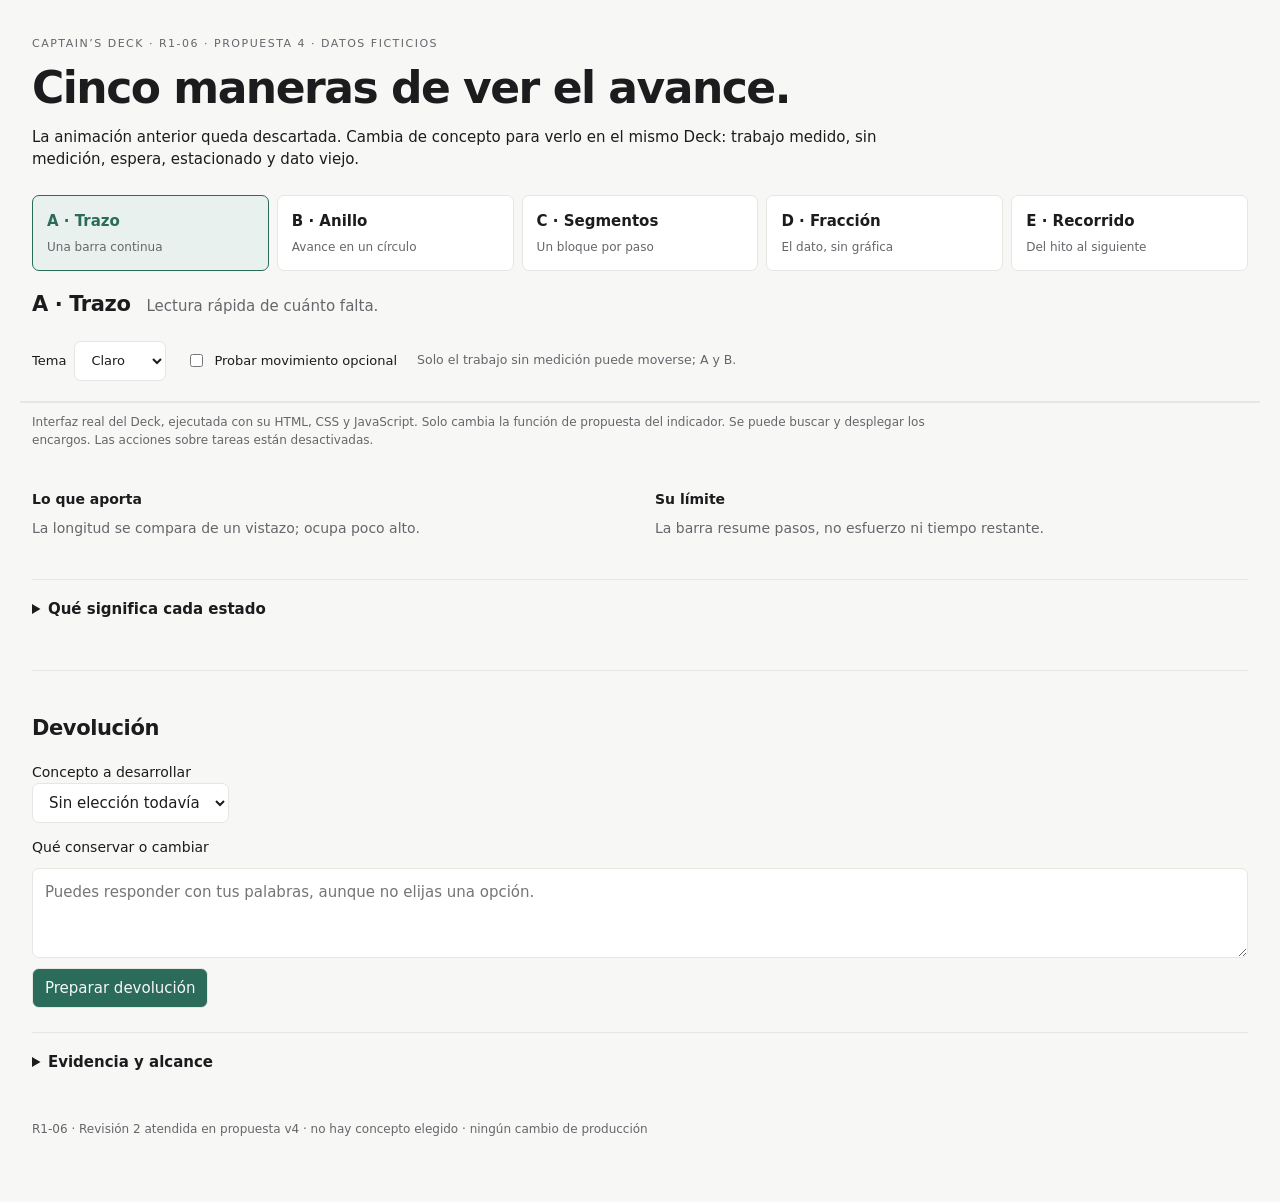
==== commit b855b5c8: "docs: demonstrate five progress concepts inside the real Deck" ====
--- a/docs/proposals/r1-06-progress.html
+++ b/docs/proposals/r1-06-progress.html
@@ -1,71 +1,39 @@
 <!doctype html>
-<html lang="es" data-theme="light" data-motion="on" data-lavish-annotate="off">
-<head>
+<html lang="es" data-theme="light" data-lavish-annotate="off">
 <meta charset="utf-8"><meta name="viewport" content="width=device-width,initial-scale=1">
-<title>R1-06 · Cinco conceptos de progreso</title>
+<title>Cinco maneras de mostrar avance · R1-06</title>
 <style>
-:root{color-scheme:light;--canvas:#f7f7f6;--surface:#fff;--soft:#efefed;--line:#e6e6e3;--ink:#1c1c1e;--muted:#66666b;--accent:#2a6b5a;--sel:#e9f1ee;font-family:Inter,ui-sans-serif,system-ui,-apple-system,sans-serif}
-:root[data-theme=dark]{color-scheme:dark;--canvas:#141416;--surface:#1d1d20;--soft:#2a2a2e;--line:#2e2e33;--ink:#ececee;--muted:#a6a6ac;--accent:#7fd1b9;--sel:#22302b}
-*{box-sizing:border-box;min-width:0}[hidden]{display:none!important}body{margin:0;background:var(--canvas);color:var(--ink);font-size:14px;line-height:1.55}main{max-width:1200px;margin:auto;padding:28px 24px 48px}h1,h2,h3,p{margin:0}h1{font-size:30px;letter-spacing:-.025em;line-height:1.2;margin:10px 0}h2{font-size:19px}h3{font-size:17px;line-height:1.3}a{color:var(--accent)}p{max-width:82ch}.muted,small{color:var(--muted)}.eyebrow,.caption{font-size:11px;letter-spacing:.06em;text-transform:uppercase;font-weight:650;color:var(--muted)}.toolbar{display:flex;gap:16px;flex-wrap:wrap;align-items:center;margin:18px 0 12px}.toolbar label{display:flex;align-items:center;gap:8px}
-button,select,textarea{font:inherit;color:inherit;background:var(--surface);border:1px solid var(--muted);border-radius:7px;padding:8px 12px}button{cursor:pointer}button.primary{background:var(--accent);color:var(--canvas);border-color:var(--accent)}:focus-visible{outline:3px solid var(--accent);outline-offset:3px}input{accent-color:var(--accent)}.context{margin-bottom:18px}.context p{margin-top:6px}fieldset{border:0;margin:0;padding:0}legend{font-weight:650;margin-bottom:12px}.concepts{display:grid;grid-template-columns:repeat(3,minmax(0,1fr));gap:16px}.concept{display:flex;flex-direction:column;border:1px solid var(--line);border-radius:12px;background:var(--surface);overflow:hidden}.concept:has(input:checked){border-color:var(--accent);box-shadow:0 0 0 1px var(--accent)}.concept>header{padding:16px;min-height:78px;display:flex;gap:10px;align-items:flex-start}.number{color:var(--accent);font-size:12px;font-weight:700;padding-top:3px}.example{padding:12px 16px;border-top:1px solid var(--line);min-height:92px}.caption{display:block;margin-bottom:10px}.demo{display:flex;align-items:center;gap:10px;min-height:36px}.value{font-variant-numeric:tabular-nums;white-space:nowrap}.fit{padding:12px 16px 0;font-size:12px;color:var(--muted);flex:1}.pick{display:flex;gap:8px;align-items:center;padding:14px 16px;cursor:pointer}.track{height:5px;background:var(--line);border-radius:4px;flex:1;max-width:150px;overflow:hidden}.track>i{display:block;height:100%;background:var(--accent);width:40%;border-radius:4px}.track.busy>i{width:28%;animation:scan 2.2s ease-in-out infinite}.ring{display:inline-flex;width:36px;height:36px;flex:0 0 36px}.ring svg{width:36px;height:36px;transform:rotate(-90deg)}.ring circle{fill:none;stroke:var(--line);stroke-width:3}.ring .arc{stroke:var(--accent);stroke-linecap:round;stroke-dasharray:40 100}.ring.busy .arc{stroke-dasharray:24 100}.ring.busy svg{animation:orbit 2s linear infinite}.steps{display:flex;gap:4px;max-width:150px;flex:1}.steps>i{display:block;width:22px;height:14px;border:1px solid var(--line);border-radius:3px;background:var(--soft)}.steps .done{background:var(--accent);border-color:var(--accent)}.steps .current{border:2px solid var(--accent);background:var(--surface)}.phase{display:inline-flex;align-items:center;gap:8px;padding:4px 9px;background:var(--sel);border-radius:6px}.arrow,.check{color:var(--accent)}.type-number{font-size:28px;line-height:1.1;font-weight:650;letter-spacing:-.04em;font-variant-numeric:tabular-nums}.type-status{font-size:17px;font-weight:650}.trail{display:grid;gap:5px;flex:1;font-size:12px}.trail>span{display:flex;gap:8px;align-items:center}.trail .previous{color:var(--muted)}.history.example{min-height:100px}.panel,details{margin:22px 0;border:1px solid var(--line);border-radius:12px;padding:18px;background:var(--surface)}.panel>p,details p{margin-top:10px}.states{display:grid;grid-template-columns:repeat(3,minmax(0,1fr));gap:18px;margin-top:14px}.state{border-left:2px solid var(--line);padding-left:12px}.state strong{display:block}.state small{display:block;margin-top:3px}.metrics{display:flex;gap:24px;flex-wrap:wrap;margin:14px 0}.metric{display:flex;gap:8px;align-items:center}.metric .track{width:64px;flex:0 0 64px}.metric.tasks .track>i{width:28.57%}summary{cursor:pointer;font-weight:650}textarea{display:block;width:100%;margin:10px 0}code{white-space:pre-wrap;overflow-wrap:anywhere;font-size:12px}.more{display:block;margin:16px 0}.answer-area{margin-top:20px;padding:18px;background:var(--surface);border:1px solid var(--line);border-radius:12px}.answer-area label{display:block}.answer-area p{margin:10px 0}#feedback-status{font-size:12px;color:var(--muted)}img{max-width:100%;height:auto}
-@keyframes scan{0%,100%{transform:translateX(-100%)}50%{transform:translateX(350%)}}@keyframes orbit{to{transform:rotate(270deg)}}
-html[data-motion=off] .busy>i,html[data-motion=off] .busy svg{animation:none!important}
-html[data-motion=off] .track.busy>i{transform:translateX(125%)}
-@media(prefers-reduced-motion:reduce){.busy>i,.busy svg{animation:none!important}.track.busy>i{transform:translateX(125%)}}
-@media(max-width:1099px){.concepts{grid-template-columns:repeat(2,minmax(0,1fr))}}
-@media(max-width:679px){main{padding:20px 14px 36px}h1{font-size:27px}.concepts,.states{grid-template-columns:minmax(0,1fr)}.concept>header{min-height:0}.metrics{gap:14px}.panel,.answer-area{padding:14px}}
+:root{color-scheme:light;--bg:#f7f7f6;--surface:#fff;--ink:#1c1c1e;--muted:#66666b;--line:#e6e6e3;--accent:#2a6b5a;--soft:#e9f1ee}
+:root[data-theme=dark]{color-scheme:dark;--bg:#141416;--surface:#1d1d20;--ink:#ececee;--muted:#a6a6ac;--line:#2e2e33;--accent:#7fd1b9;--soft:#22302b}
+*{box-sizing:border-box}body{margin:0;background:var(--bg);color:var(--ink);font:15px/1.5 system-ui,-apple-system,sans-serif}main{max-width:1440px;margin:auto;padding:36px 32px 64px}h1{font-size:clamp(28px,4vw,44px);font-weight:600;letter-spacing:-1.5px;line-height:1.12;margin:10px 0 14px}h2{font-size:21px;letter-spacing:-.4px}p{margin:8px 0 16px;max-width:900px}.eyebrow{font-size:11px;letter-spacing:1.5px;text-transform:uppercase;color:var(--muted)}.muted,small{color:var(--muted)}button,select,textarea,input{font:inherit}button,select{min-height:40px;padding:8px 12px;border:1px solid var(--line);border-radius:7px;background:var(--surface);color:var(--ink);cursor:pointer}button:hover{border-color:var(--accent)}button:focus-visible,textarea:focus-visible,select:focus-visible,summary:focus-visible{outline:2px solid var(--accent);outline-offset:3px}button[aria-pressed=true]{border-color:var(--accent);background:var(--soft);color:var(--accent)}nav{display:grid;grid-template-columns:repeat(5,minmax(0,1fr));gap:8px;margin:24px 0 18px}nav button{text-align:left;min-width:0;padding:14px}nav b{display:block;margin-bottom:6px;font-weight:600}nav span{display:block;font-size:12px;color:var(--muted)}.choice-head{display:flex;align-items:baseline;flex-wrap:wrap;gap:16px}.choice-head h2{margin:0}.settings{display:flex;gap:20px;align-items:center;flex-wrap:wrap;margin:20px 0}.settings label{display:flex;align-items:center;gap:8px;font-size:13px}.demo-wrap{border-block:1px solid var(--line);background:var(--surface);margin:0 -12px}iframe{display:block;width:100%;height:880px;border:0;background:var(--surface)}.caption{font-size:12px;color:var(--muted);margin-top:10px}.pair{display:grid;grid-template-columns:repeat(2,minmax(0,1fr));gap:30px;margin-top:26px}.pair>*{min-width:0}.pair h3{font-size:14px;margin-bottom:5px}.pair p{font-size:14px;color:var(--muted)}details{border-top:1px solid var(--line);padding:18px 0;margin-top:24px}summary{cursor:pointer;font-weight:600}details p{font-size:14px;margin-top:14px}form{margin-top:32px;border-top:1px solid var(--line);padding-top:24px}textarea{display:block;width:100%;min-height:90px;padding:12px;border:1px solid var(--line);border-radius:7px;background:var(--surface);color:var(--ink);margin:10px 0}form label{display:block;font-size:14px}form button{background:var(--accent);color:var(--bg)}[hidden]{display:none!important}a{color:var(--accent)}footer{margin-top:28px;font-size:12px;color:var(--muted)}
+@media(max-width:650px){main{padding:24px 16px}nav{grid-template-columns:repeat(2,minmax(0,1fr))}nav button:last-child{grid-column:1/-1}.pair{grid-template-columns:1fr;gap:0}.demo-wrap{margin:0 -8px}iframe{height:1120px}}
 </style>
-</head>
-<body><main>
-<header class="context"><div class="eyebrow">Captain’s Deck · R1-06 · propuesta 3 · 15 nov 2026</div>
-<h1>Cinco conceptos de progreso</h1><p>Formas distintas de leer el avance: recorrido, proporción, pasos, número o hitos.</p>
-<p class="muted">El pulso anterior queda descartado. Esta ronda no tiene una opción elegida. Solo propuesta, sin cambios en el Deck.</p></header>
-<div class="toolbar"><label>Tema <select id="theme"><option value="light">Grafito claro</option><option value="dark">Grafito oscuro</option></select></label><label><input id="motion" type="checkbox" checked> Movimiento</label><small id="motion-note" role="status"></small></div>
-<p class="muted context">Mismo ejemplo: 2 de 5 pasos = 40%. Sin medida, solo se comunica actividad; ningún número cambia por la animación.</p>
-<form id="feedback" data-lavish-question="r1-06-concepts-v3"><fieldset><legend>Comparar los cinco conceptos</legend>
-<div class="concepts">
-<article class="concept" id="concept-01" data-concept="01"><header><span class="number">01</span><h3>Trazo lineal</h3></header>
-<div class="example" data-kind="measured"><span class="caption">Con medida</span><div class="demo"><span class="track" role="progressbar" aria-label="Pasos completados" aria-valuemin="0" aria-valuemax="5" aria-valuenow="2"><i></i></span><span class="value">40%</span></div></div>
-<div class="example" data-kind="unmeasured"><span class="caption">En curso</span><div class="demo"><span class="track busy" aria-hidden="true"><i></i></span><span>Trabajando</span></div></div>
-<p class="fit">Encaja en filas. Se lee de un vistazo; el barrido sin medida puede confundirse con avance, por eso no lleva porcentaje.</p>
-<label class="pick"><input type="radio" name="concept" value="01 · Trazo lineal" required> Elegir trazo lineal</label></article>
-<article class="concept" id="concept-02" data-concept="02"><header><span class="number">02</span><h3>Anillo</h3></header>
-<div class="example" data-kind="measured"><span class="caption">Con medida</span><div class="demo"><span class="ring" role="progressbar" aria-label="Pasos completados" aria-valuemin="0" aria-valuemax="5" aria-valuenow="2"><svg viewBox="0 0 36 36" aria-hidden="true"><circle cx="18" cy="18" r="14"/><circle class="arc" cx="18" cy="18" r="14" pathLength="100"/></svg></span><span class="value">40%</span></div></div>
-<div class="example" data-kind="unmeasured"><span class="caption">En curso</span><div class="demo"><span class="ring busy" aria-hidden="true"><svg viewBox="0 0 36 36"><circle cx="18" cy="18" r="14"/><circle class="arc" cx="18" cy="18" r="14" pathLength="100"/></svg></span><span>Trabajando</span></div></div>
-<p class="fit">Compacto para tarjetas. El arco resume la proporción; el número da precisión. Su giro añade más movimiento que las opciones estáticas.</p>
-<label class="pick"><input type="radio" name="concept" value="02 · Anillo"> Elegir anillo</label></article>
-<article class="concept" id="concept-03" data-concept="03"><header><span class="number">03</span><h3>Pasos discretos</h3></header>
-<div class="example" data-kind="measured"><span class="caption">Con medida</span><div class="demo"><span class="steps" role="progressbar" aria-label="Pasos completados" aria-valuemin="0" aria-valuemax="5" aria-valuenow="2"><i class="done"></i><i class="done"></i><i class="current"></i><i></i><i></i></span><span class="value">2/5</span></div></div>
-<div class="example" data-kind="unmeasured"><span class="caption">En curso</span><div class="demo"><span class="phase"><span class="arrow" aria-hidden="true">→</span> Investigación</span></div></div>
-<p class="fit">Para tareas con un plan real. Distingue pasos cerrados, actual y pendientes. Sin lista medida, muestra solo la fase declarada.</p>
-<label class="pick"><input type="radio" name="concept" value="03 · Pasos discretos"> Elegir pasos</label></article>
-<article class="concept" id="concept-04" data-concept="04"><header><span class="number">04</span><h3>Porcentaje tipográfico</h3></header>
-<div class="example" data-kind="measured"><span class="caption">Con medida</span><div class="demo"><span class="type-number" role="progressbar" aria-label="Pasos completados" aria-valuemin="0" aria-valuemax="5" aria-valuenow="2">40%</span></div></div>
-<div class="example" data-kind="unmeasured"><span class="caption">En curso</span><div class="demo"><span class="type-status">Trabajando</span></div></div>
-<p class="fit">Para una lectura tranquila. Sin animación ni formas extra. Depende del texto para expresar actividad y de datos vigentes para mostrar el número.</p>
-<label class="pick"><input type="radio" name="concept" value="04 · Porcentaje tipográfico"> Elegir tipografía</label></article>
-<article class="concept" id="concept-05" data-concept="05"><header><span class="number">05</span><h3>Bitácora de hitos</h3></header>
-<div class="example history" data-kind="measured"><span class="caption">Con medida</span><div class="demo"><div class="trail"><span class="previous"><span class="check" aria-hidden="true">✓</span> Fuentes leídas</span><span><span class="arrow" aria-hidden="true">→</span> Revisando archivos</span></div><span class="value" role="progressbar" aria-label="Pasos completados" aria-valuemin="0" aria-valuemax="5" aria-valuenow="2">40%</span></div></div>
-<div class="example history" data-kind="unmeasured"><span class="caption">En curso</span><div class="demo"><div class="trail"><span><span class="arrow" aria-hidden="true">→</span> Revisando archivos</span></div></div></div>
-<p class="fit">Para el detalle de una tarea. Cuenta el último hito y la acción actual. Ocupa más alto y necesita mensajes concretos del worker.</p>
-<label class="pick"><input type="radio" name="concept" value="05 · Bitácora de hitos"> Elegir bitácora</label></article>
-</div>
-<label class="more"><input type="radio" name="concept" value="Pedir ajustes a los cinco conceptos"> Pedir ajustes a las propuestas</label></fieldset>
-<div class="answer-area"><label for="comments">Comentarios o combinación de ideas</label><textarea id="comments" name="comments" rows="3" maxlength="3000"></textarea><button class="primary" type="submit">Preparar devolución</button><p id="feedback-status" role="status">Seleccionar solo cambia esta página. Nada se envía hasta preparar la devolución.</p><textarea id="offline-answer" rows="4" readonly hidden aria-label="Devolución para copiar"></textarea></div></form>
-<section class="panel"><h2>Cuando el trabajo no está activo</h2><p>Ningún concepto sigue animándose en estos estados. El motivo reemplaza la señal de actividad.</p>
-<div class="states"><div class="state"><strong>Espera una dependencia</strong><small>Sin señal de trabajo activo.</small></div><div class="state"><strong>Estacionado · espera revisión</strong><small>Agente cerrado, listo para retomar.</small></div><div class="state"><strong>Actividad sin confirmar</strong><small>Si el avance también está viejo, no se muestra como actual.</small></div></div>
-<p class="muted">La actividad y la vigencia son independientes: puede haber trabajo confirmado con avance sin actualizar, o pasos vigentes con actividad sin confirmar. El detalle conserva la última declaración con su fecha.</p></section>
-<details><summary>Dos métricas y criterios comunes</summary><div class="metrics"><div class="metric tasks"><span class="track" aria-hidden="true"><i></i></span><span>2 de 7 tareas terminadas</span></div><div class="metric"><span class="track" aria-hidden="true"><i></i></span><span>2 de 5 pasos completados</span></div></div>
-<p>La barra del encargo cuenta tareas. La de una tarea cuenta sus pasos. Son medidas distintas, no duración restante; completar pasos tampoco prueba integración o instalación. R1-02 no permite identificar qué tipo de barra señaló su selector posicional.</p><p>Movimiento reducido deja fijos el trazo y el anillo. Los otros tres conceptos son estáticos. Texto, valor y geometría se conservan al detener el movimiento. Cada concepto ocupa una ranura estable; se permite más de una línea en móvil.</p><p>Los porcentajes tienen nombre accesible y denominador. Las formas decorativas no se anuncian; no hay anuncios repetidos de animación. Sin fase declarada, el concepto 03 usa «Trabajando»; sin hitos ni acción concreta, el 05 hace lo mismo. No se inventan etapas ni mensajes.</p></details>
-<details><summary>Evidencia, límites e integración</summary><p>Estas son cinco maquetas, no estados reales ni una prueba de que alguna sea más fácil de entender. La elección anterior del pulso fue retirada por la nueva devolución. Esta ronda no selecciona un reemplazo por el capitán.</p>
-<p>Base del recorrido original: Deck <code>71212910948f0100eb4accd69b31b7d2da67deed</code>, fixture aislado en Linux. Se observaron barras de tareas de 40 px y de pasos de 64 px; no se reprodujo el defecto de animación en la Mac. La captura de ese recorrido se conserva en el informe sin conexión.</p><p>Fuentes: reporte b, grupo 11; R1-02/R1-06 en <code>deck-ui-feedback-round-1.json</code>; plan aprobado P16; <code>progress()</code> y reglas <code>.request-stage</code>, <code>.request-bar</code>, <code>.prog-bar</code>; devolución 2.</p><p>Tema Grafito claro/oscuro del Deck, fuentes de sistema y estructura ligera de informes. HTML sin CDN ni recursos de red. La implementación futura depende de la elección, de P10/P12 para la semántica real y de P14 para las ranuras; está fuera de esta pieza.</p></details>
-<footer class="muted">R1-06 · versión 3 · cinco conceptos · solo propuesta</footer>
-</main><script>
-const root=document.documentElement,motion=document.querySelector('#motion'),media=matchMedia('(prefers-reduced-motion: reduce)');
-function updateMotion(){root.dataset.motion=motion.checked?'on':'off';document.querySelector('#motion-note').textContent=media.matches?'Tu sistema reduce el movimiento: todos fijos.':motion.checked?'Solo se mueven 01 y 02.':'Todos fijos.';}
- document.querySelector('#theme').addEventListener('change',e=>root.dataset.theme=e.target.value);motion.addEventListener('change',updateMotion);media.addEventListener('change',updateMotion);updateMotion();
-document.querySelector('#feedback').addEventListener('submit',event=>{event.preventDefault();const form=event.currentTarget,data=new FormData(form),concept=data.get('concept'),comments=data.get('comments').trim();
-const text='R1-06 · Devolución de los cinco conceptos (v3): '+concept+(comments?'\nComentarios: '+comments:'')+'\nSolo propuesta; no implementar dentro de P16.';
-if(window.lavish?.queuePrompt){window.lavish.queuePrompt(text,{tag:'r1-06-review',queueKey:'r1-06-concepts-v3',element:form,data:{concept,comments}});document.querySelector('#feedback-status').textContent='Devolución preparada en Lavish. Usa Send to Agent para enviarla. Prepararla otra vez sustituye la que aún no has enviado.';}
-else{const out=document.querySelector('#offline-answer');out.hidden=false;out.value=text;document.querySelector('#feedback-status').textContent='Sin conexión con Lavish. Copia esta devolución y entrégala al coordinador.';}});
-</script></body></html>
+<main>
+<header><div class="eyebrow">Captain’s Deck · R1-06 · propuesta 4 · datos ficticios</div><h1>Cinco maneras de ver el avance.</h1><p>La animación anterior queda descartada. Cambia de concepto para verlo en el mismo Deck: trabajo medido, sin medición, espera, estacionado y dato viejo.</p></header>
+<nav aria-label="Concepto del indicador">
+<button type="button" data-concept="a" aria-pressed="true"><b>A · Trazo</b><span>Una barra continua</span></button>
+<button type="button" data-concept="b" aria-pressed="false"><b>B · Anillo</b><span>Avance en un círculo</span></button>
+<button type="button" data-concept="c" aria-pressed="false"><b>C · Segmentos</b><span>Un bloque por paso</span></button>
+<button type="button" data-concept="d" aria-pressed="false"><b>D · Fracción</b><span>El dato, sin gráfica</span></button>
+<button type="button" data-concept="e" aria-pressed="false"><b>E · Recorrido</b><span>Del hito al siguiente</span></button>
+</nav>
+<div class="choice-head"><h2 id="concept-title">A · Trazo</h2><span id="concept-note" class="muted">Lectura rápida de cuánto falta.</span></div>
+<div class="settings"><label>Tema <select id="theme"><option value="light">Claro</option><option value="dark">Oscuro</option></select></label><label><input type="checkbox" id="motion"> Probar movimiento opcional</label><small id="motion-note">Solo el trabajo sin medición puede moverse; A y B.</small></div>
+<div class="demo-wrap"><!--DECK_FRAME--></div>
+<p class="caption">Interfaz real del Deck, ejecutada con su HTML, CSS y JavaScript. Solo cambia la función de propuesta del indicador. Se puede buscar y desplegar los encargos. Las acciones sobre tareas están desactivadas.</p>
+<div class="pair"><div><h3>Lo que aporta</h3><p id="benefit">La longitud se compara de un vistazo; ocupa poco alto.</p></div><div><h3>Su límite</h3><p id="tradeoff">La barra resume pasos, no esfuerzo ni tiempo restante.</p></div></div>
+<details><summary>Qué significa cada estado</summary><p><b>Medido:</b> 2 de 5 pasos completos, 40%. <b>Sin medición:</b> actividad confirmada, sin porcentaje. <b>Espera:</b> necesita una dependencia. <b>Estacionado:</b> el agente está cerrado. <b>Dato viejo:</b> la actividad no está confirmada; se retira el porcentaje.</p><p>La barra de «0 de 1 tareas hechas» pertenece al encargo. Los «2 de 5 pasos» pertenecen a la tarea. Completar los pasos tampoco confirma instalación. Si solo envejece el avance y la actividad sigue confirmada, el texto sería «Trabajando · avance sin actualizar».</p><p>Los cinco conceptos arrancan quietos. A ofrece un barrido y B una rotación al activar movimiento; ambos se detienen con la preferencia del sistema de reducir movimiento. C, D y E son siempre estáticos. La actividad no se deduce del movimiento.</p></details>
+<form id="feedback" data-lavish-question="r1-06-concept"><h2>Devolución</h2><label for="choice">Concepto a desarrollar</label><select id="choice"><option value="">Sin elección todavía</option><option>A · Trazo</option><option>B · Anillo</option><option>C · Segmentos</option><option>D · Fracción</option><option>E · Recorrido</option><option>Combinar o ajustar</option></select><label for="comment" style="margin-top:14px">Qué conservar o cambiar</label><textarea id="comment" placeholder="Puedes responder con tus palabras, aunque no elijas una opción."></textarea><button type="submit">Preparar devolución</button><p id="feedback-status" role="status"></p><textarea id="copy" aria-label="Devolución para copiar" readonly hidden></textarea></form>
+<details><summary>Evidencia y alcance</summary><p>Propuesta, sin implementación en producción. Fixture local sobre el Deck de esta rama. La interfaz y las interacciones se ejecutan sin red; las cinco situaciones son datos sintéticos. No se accede a tareas reales ni a la Mac.</p><p>El diseño conserva Grafito, compartido por Deck y Day Attendant, tipografía de sistema y expansión dentro de la página. No introduce paneles laterales ni diálogos. Las ventajas descritas son hipótesis de diseño; no son resultados de una prueba de usabilidad.</p><p>R1-06 define la señal de actividad. R1-02 distingue las barras de tareas y pasos. Una implementación futura requiere los datos de P10/P12 y las ranuras de P14.</p></details>
+<footer>R1-06 · Revisión 2 atendida en propuesta v4 · no hay concepto elegido · ningún cambio de producción</footer>
+</main>
+<script>
+const concepts={a:['A · Trazo','Lectura rápida de cuánto falta.','La longitud se compara de un vistazo; ocupa poco alto.','La barra resume pasos, no esfuerzo ni tiempo restante.'],b:['B · Anillo','La misma medida, en menos ancho.','El círculo ocupa una posición compacta y reconocible.','Comparar fracciones cercanas exige leer el número.'],c:['C · Segmentos','Cada paso tiene su lugar.','Hace evidente que se completaron dos unidades de cinco.','Funciona mejor con pocos pasos; muchos requieren una fracción resumida.'],d:['D · Fracción','La precisión manda.','Se lee exactamente cuántos pasos están completos, sin interpretar una forma.','Escanear varias tareas exige leer cada dato; no muestra magnitud a distancia.'],e:['E · Recorrido','Qué quedó atrás y qué sigue.','Conecta el avance con el trabajo: diseño completado, conexión en curso.','Necesita nombres de pasos vigentes. Si faltan, debe decir solo «Trabajando».']};
+let selected='a';const frame=()=>document.querySelector('#demo');
+function update(){document.querySelectorAll('[data-concept]').forEach(b=>b.setAttribute('aria-pressed',String(b.dataset.concept===selected)));['concept-title','concept-note','benefit','tradeoff'].forEach((id,i)=>document.getElementById(id).textContent=concepts[selected][i]);const f=frame();if(!f?.contentWindow?.proposalProgress)return;const w=f.contentWindow,d=w.document;d.documentElement.dataset.concept=selected;d.documentElement.dataset.motion=String(document.querySelector('#motion').checked);w.DeckAppearance?.set('mode',document.querySelector('#theme').value);for(const p of d.querySelectorAll('.proposal-progress'))if(p.proposalNode){const next=w.proposalProgress(p.proposalNode,p.proposalDetail,p.proposalCompact);next.className=p.className;p.querySelectorAll('.request-step').forEach(step=>next.append(step.cloneNode(true)));p.replaceWith(next);}}
+document.querySelectorAll('[data-concept]').forEach(b=>b.onclick=()=>{selected=b.dataset.concept;update();});
+document.querySelector('#theme').onchange=e=>{document.documentElement.dataset.theme=e.target.value;update();};document.querySelector('#motion').onchange=update;
+frame()?.addEventListener('load',()=>{update();const f=frame();new ResizeObserver(()=>{f.style.height=Math.max(500,f.contentDocument.body.scrollHeight+20)+'px';}).observe(f.contentDocument.body);});
+document.querySelector('#feedback').onsubmit=e=>{e.preventDefault();const choice=document.querySelector('#choice').value,note=document.querySelector('#comment').value.trim(),status=document.querySelector('#feedback-status');if(!choice&&!note){status.textContent='Elige un concepto o escribe un comentario.';return;}const text='R1-06 · '+(choice||'Comentarios sin elección')+(note?'\n'+note:'');if(window.lavish?.queuePrompt){window.lavish.queuePrompt(text,{queueKey:'r1-06-concept',element:e.target,tag:'choice'});status.textContent='Devolución preparada. Usa Enviar en Lavish para entregarla.';}else{const out=document.querySelector('#copy');out.hidden=false;out.value=text;status.textContent='Copia esta devolución para enviarla al agente.';}};
+</script>
+</html>
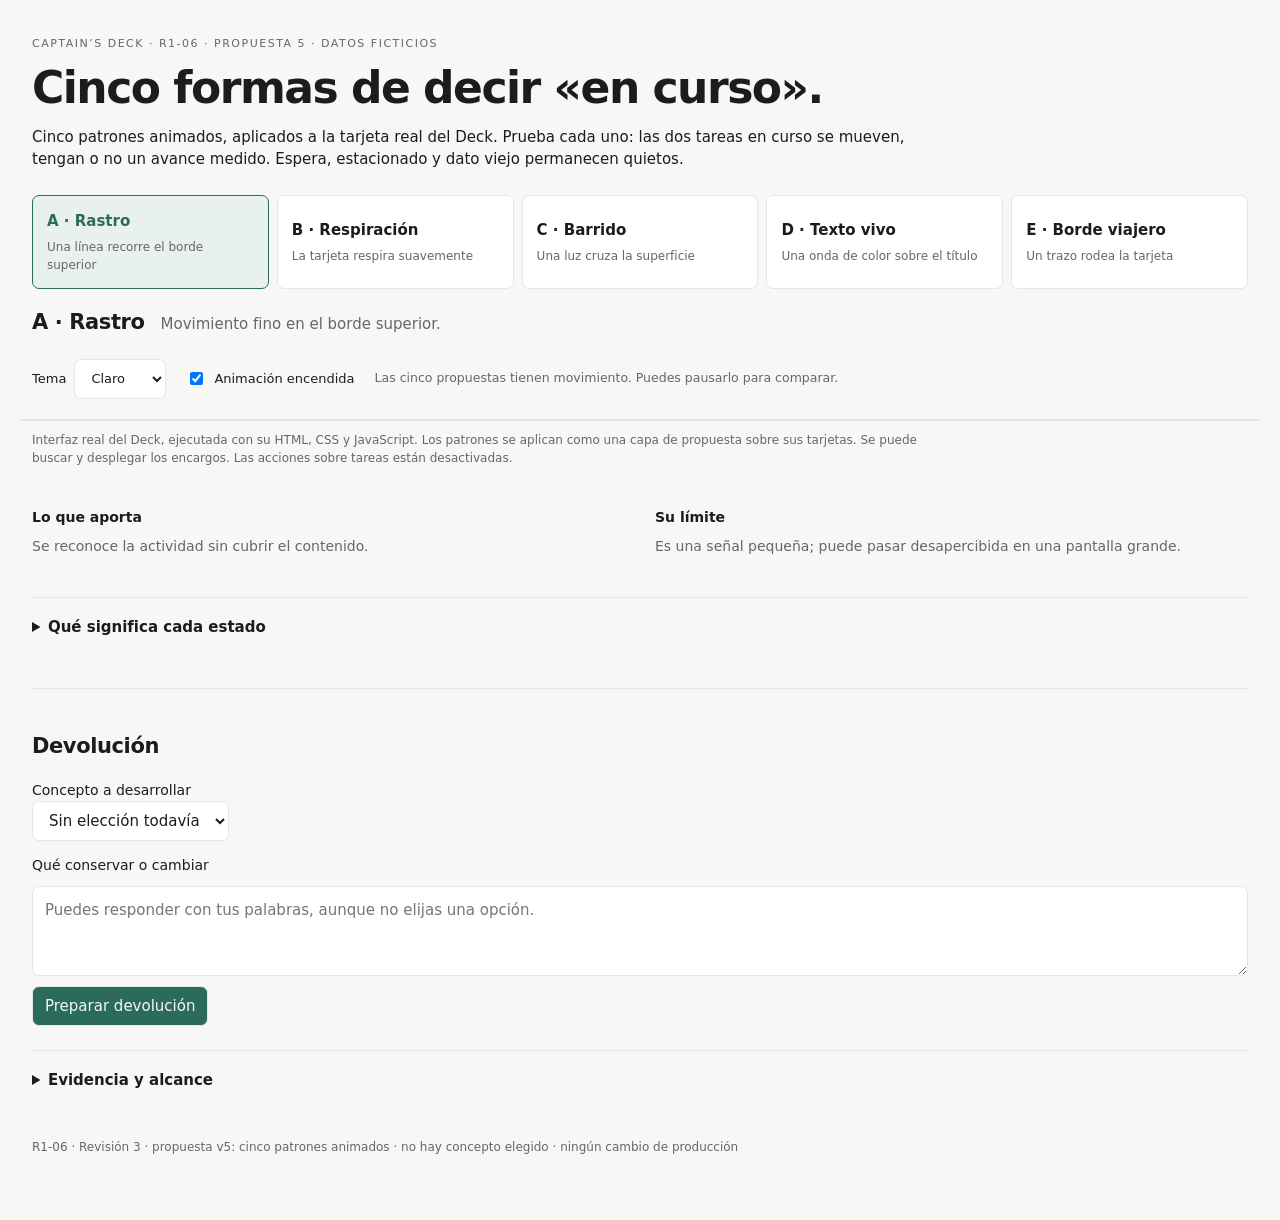
==== commit 4bdb51d3: "docs: animate five real-card patterns and support the review sandbox" ====
--- a/docs/proposals/r1-06-progress.html
+++ b/docs/proposals/r1-06-progress.html
@@ -1,7 +1,7 @@
 <!doctype html>
 <html lang="es" data-theme="light" data-lavish-annotate="off">
 <meta charset="utf-8"><meta name="viewport" content="width=device-width,initial-scale=1">
-<title>Cinco maneras de mostrar avance · R1-06</title>
+<title>Cinco patrones animados · R1-06</title>
 <style>
 :root{color-scheme:light;--bg:#f7f7f6;--surface:#fff;--ink:#1c1c1e;--muted:#66666b;--line:#e6e6e3;--accent:#2a6b5a;--soft:#e9f1ee}
 :root[data-theme=dark]{color-scheme:dark;--bg:#141416;--surface:#1d1d20;--ink:#ececee;--muted:#a6a6ac;--line:#2e2e33;--accent:#7fd1b9;--soft:#22302b}
@@ -9,31 +9,33 @@
 @media(max-width:650px){main{padding:24px 16px}nav{grid-template-columns:repeat(2,minmax(0,1fr))}nav button:last-child{grid-column:1/-1}.pair{grid-template-columns:1fr;gap:0}.demo-wrap{margin:0 -8px}iframe{height:1120px}}
 </style>
 <main>
-<header><div class="eyebrow">Captain’s Deck · R1-06 · propuesta 4 · datos ficticios</div><h1>Cinco maneras de ver el avance.</h1><p>La animación anterior queda descartada. Cambia de concepto para verlo en el mismo Deck: trabajo medido, sin medición, espera, estacionado y dato viejo.</p></header>
+<header><div class="eyebrow">Captain’s Deck · R1-06 · propuesta 5 · datos ficticios</div><h1>Cinco formas de decir «en curso».</h1><p>Cinco patrones animados, aplicados a la tarjeta real del Deck. Prueba cada uno: las dos tareas en curso se mueven, tengan o no un avance medido. Espera, estacionado y dato viejo permanecen quietos.</p></header>
 <nav aria-label="Concepto del indicador">
-<button type="button" data-concept="a" aria-pressed="true"><b>A · Trazo</b><span>Una barra continua</span></button>
-<button type="button" data-concept="b" aria-pressed="false"><b>B · Anillo</b><span>Avance en un círculo</span></button>
-<button type="button" data-concept="c" aria-pressed="false"><b>C · Segmentos</b><span>Un bloque por paso</span></button>
-<button type="button" data-concept="d" aria-pressed="false"><b>D · Fracción</b><span>El dato, sin gráfica</span></button>
-<button type="button" data-concept="e" aria-pressed="false"><b>E · Recorrido</b><span>Del hito al siguiente</span></button>
+<button type="button" data-concept="a" aria-pressed="true"><b>A · Rastro</b><span>Una línea recorre el borde superior</span></button>
+<button type="button" data-concept="b" aria-pressed="false"><b>B · Respiración</b><span>La tarjeta respira suavemente</span></button>
+<button type="button" data-concept="c" aria-pressed="false"><b>C · Barrido</b><span>Una luz cruza la superficie</span></button>
+<button type="button" data-concept="d" aria-pressed="false"><b>D · Texto vivo</b><span>Una onda de color sobre el título</span></button>
+<button type="button" data-concept="e" aria-pressed="false"><b>E · Borde viajero</b><span>Un trazo rodea la tarjeta</span></button>
 </nav>
-<div class="choice-head"><h2 id="concept-title">A · Trazo</h2><span id="concept-note" class="muted">Lectura rápida de cuánto falta.</span></div>
-<div class="settings"><label>Tema <select id="theme"><option value="light">Claro</option><option value="dark">Oscuro</option></select></label><label><input type="checkbox" id="motion"> Probar movimiento opcional</label><small id="motion-note">Solo el trabajo sin medición puede moverse; A y B.</small></div>
+<div class="choice-head"><h2 id="concept-title">A · Rastro</h2><span id="concept-note" class="muted">Movimiento fino en el borde superior.</span></div>
+<div class="settings"><label>Tema <select id="theme"><option value="light">Claro</option><option value="dark">Oscuro</option></select></label><label><input type="checkbox" id="motion" checked> Animación encendida</label><small id="motion-note">Las cinco propuestas tienen movimiento. Puedes pausarlo para comparar.</small></div>
 <div class="demo-wrap"><!--DECK_FRAME--></div>
-<p class="caption">Interfaz real del Deck, ejecutada con su HTML, CSS y JavaScript. Solo cambia la función de propuesta del indicador. Se puede buscar y desplegar los encargos. Las acciones sobre tareas están desactivadas.</p>
-<div class="pair"><div><h3>Lo que aporta</h3><p id="benefit">La longitud se compara de un vistazo; ocupa poco alto.</p></div><div><h3>Su límite</h3><p id="tradeoff">La barra resume pasos, no esfuerzo ni tiempo restante.</p></div></div>
-<details><summary>Qué significa cada estado</summary><p><b>Medido:</b> 2 de 5 pasos completos, 40%. <b>Sin medición:</b> actividad confirmada, sin porcentaje. <b>Espera:</b> necesita una dependencia. <b>Estacionado:</b> el agente está cerrado. <b>Dato viejo:</b> la actividad no está confirmada; se retira el porcentaje.</p><p>La barra de «0 de 1 tareas hechas» pertenece al encargo. Los «2 de 5 pasos» pertenecen a la tarea. Completar los pasos tampoco confirma instalación. Si solo envejece el avance y la actividad sigue confirmada, el texto sería «Trabajando · avance sin actualizar».</p><p>Los cinco conceptos arrancan quietos. A ofrece un barrido y B una rotación al activar movimiento; ambos se detienen con la preferencia del sistema de reducir movimiento. C, D y E son siempre estáticos. La actividad no se deduce del movimiento.</p></details>
-<form id="feedback" data-lavish-question="r1-06-concept"><h2>Devolución</h2><label for="choice">Concepto a desarrollar</label><select id="choice"><option value="">Sin elección todavía</option><option>A · Trazo</option><option>B · Anillo</option><option>C · Segmentos</option><option>D · Fracción</option><option>E · Recorrido</option><option>Combinar o ajustar</option></select><label for="comment" style="margin-top:14px">Qué conservar o cambiar</label><textarea id="comment" placeholder="Puedes responder con tus palabras, aunque no elijas una opción."></textarea><button type="submit">Preparar devolución</button><p id="feedback-status" role="status"></p><textarea id="copy" aria-label="Devolución para copiar" readonly hidden></textarea></form>
+<p class="caption">Interfaz real del Deck, ejecutada con su HTML, CSS y JavaScript. Los patrones se aplican como una capa de propuesta sobre sus tarjetas. Se puede buscar y desplegar los encargos. Las acciones sobre tareas están desactivadas.</p>
+<div class="pair"><div><h3>Lo que aporta</h3><p id="benefit">Se reconoce la actividad sin cubrir el contenido.</p></div><div><h3>Su límite</h3><p id="tradeoff">Es una señal pequeña; puede pasar desapercibida en una pantalla grande.</p></div></div>
+<details><summary>Qué significa cada estado</summary><p><b>Medido:</b> 2 de 5 pasos completos, 40%. <b>Sin medición:</b> actividad confirmada, sin porcentaje. <b>Espera:</b> necesita una dependencia. <b>Estacionado:</b> el agente está cerrado. <b>Dato viejo:</b> la actividad no está confirmada; se retira el porcentaje.</p><p>La barra de «0 de 1 tareas hechas» pertenece al encargo. Los «2 de 5 pasos» pertenecen a la tarea. Completar los pasos tampoco confirma instalación. Si solo envejece el avance y la actividad sigue confirmada, el texto sería «Trabajando · avance sin actualizar».</p><p>Las cinco opciones arrancan animadas. El movimiento indica actividad confirmada; su velocidad no representa avance. La barra de 40% es independiente y no se mueve. Al pausar o activar la preferencia del sistema de reducir movimiento, quedan los textos y el avance medido.</p></details>
+<form id="feedback" data-lavish-question="r1-06-concept"><h2>Devolución</h2><label for="choice">Concepto a desarrollar</label><select id="choice"><option value="">Sin elección todavía</option><option>A · Rastro</option><option>B · Respiración</option><option>C · Barrido</option><option>D · Texto vivo</option><option>E · Borde viajero</option><option>Combinar o ajustar</option></select><label for="comment" style="margin-top:14px">Qué conservar o cambiar</label><textarea id="comment" placeholder="Puedes responder con tus palabras, aunque no elijas una opción."></textarea><button type="submit">Preparar devolución</button><p id="feedback-status" role="status"></p><textarea id="copy" aria-label="Devolución para copiar" readonly hidden></textarea></form>
 <details><summary>Evidencia y alcance</summary><p>Propuesta, sin implementación en producción. Fixture local sobre el Deck de esta rama. La interfaz y las interacciones se ejecutan sin red; las cinco situaciones son datos sintéticos. No se accede a tareas reales ni a la Mac.</p><p>El diseño conserva Grafito, compartido por Deck y Day Attendant, tipografía de sistema y expansión dentro de la página. No introduce paneles laterales ni diálogos. Las ventajas descritas son hipótesis de diseño; no son resultados de una prueba de usabilidad.</p><p>R1-06 define la señal de actividad. R1-02 distingue las barras de tareas y pasos. Una implementación futura requiere los datos de P10/P12 y las ranuras de P14.</p></details>
-<footer>R1-06 · Revisión 2 atendida en propuesta v4 · no hay concepto elegido · ningún cambio de producción</footer>
+<footer>R1-06 · Revisión 3 · propuesta v5: cinco patrones animados · no hay concepto elegido · ningún cambio de producción</footer>
 </main>
 <script>
-const concepts={a:['A · Trazo','Lectura rápida de cuánto falta.','La longitud se compara de un vistazo; ocupa poco alto.','La barra resume pasos, no esfuerzo ni tiempo restante.'],b:['B · Anillo','La misma medida, en menos ancho.','El círculo ocupa una posición compacta y reconocible.','Comparar fracciones cercanas exige leer el número.'],c:['C · Segmentos','Cada paso tiene su lugar.','Hace evidente que se completaron dos unidades de cinco.','Funciona mejor con pocos pasos; muchos requieren una fracción resumida.'],d:['D · Fracción','La precisión manda.','Se lee exactamente cuántos pasos están completos, sin interpretar una forma.','Escanear varias tareas exige leer cada dato; no muestra magnitud a distancia.'],e:['E · Recorrido','Qué quedó atrás y qué sigue.','Conecta el avance con el trabajo: diseño completado, conexión en curso.','Necesita nombres de pasos vigentes. Si faltan, debe decir solo «Trabajando».']};
+const concepts={a:['A · Rastro','Movimiento fino en el borde superior.','Se reconoce la actividad sin cubrir el contenido.','Es una señal pequeña; puede pasar desapercibida en una pantalla grande.'],b:['B · Respiración','La superficie cambia de intensidad.','Hace visible toda la tarjeta con un ritmo tranquilo.','Puede confundirse con una selección; el texto «Activo» conserva el significado.'],c:['C · Barrido','Una luz cruza la tarjeta.','Se distingue incluso mientras se leen varios encargos.','Es el patrón más visible y puede distraer durante una lectura larga.'],d:['D · Texto vivo','El título lleva el movimiento.','Mantiene la señal cerca del nombre del trabajo, sin agregar otro indicador.','La onda de color sobre letras puede incomodar al leer; conviene probarla con títulos largos.'],e:['E · Borde viajero','Un trazo recorre el contorno.','Acompaña toda la tarjeta y deja quieto el contenido.','Puede parecer un foco de selección; también se necesita el texto de estado.']};
 let selected='a';const frame=()=>document.querySelector('#demo');
-function update(){document.querySelectorAll('[data-concept]').forEach(b=>b.setAttribute('aria-pressed',String(b.dataset.concept===selected)));['concept-title','concept-note','benefit','tradeoff'].forEach((id,i)=>document.getElementById(id).textContent=concepts[selected][i]);const f=frame();if(!f?.contentWindow?.proposalProgress)return;const w=f.contentWindow,d=w.document;d.documentElement.dataset.concept=selected;d.documentElement.dataset.motion=String(document.querySelector('#motion').checked);w.DeckAppearance?.set('mode',document.querySelector('#theme').value);for(const p of d.querySelectorAll('.proposal-progress'))if(p.proposalNode){const next=w.proposalProgress(p.proposalNode,p.proposalDetail,p.proposalCompact);next.className=p.className;p.querySelectorAll('.request-step').forEach(step=>next.append(step.cloneNode(true)));p.replaceWith(next);}}
+function update(){document.querySelectorAll('[data-concept]').forEach(b=>b.setAttribute('aria-pressed',String(b.dataset.concept===selected)));['concept-title','concept-note','benefit','tradeoff'].forEach((id,i)=>document.getElementById(id).textContent=concepts[selected][i]);frame()?.contentWindow.postMessage({proposal:'appearance',concept:selected,motion:document.querySelector('#motion').checked,theme:document.querySelector('#theme').value},'*');}
 document.querySelectorAll('[data-concept]').forEach(b=>b.onclick=()=>{selected=b.dataset.concept;update();});
 document.querySelector('#theme').onchange=e=>{document.documentElement.dataset.theme=e.target.value;update();};document.querySelector('#motion').onchange=update;
-frame()?.addEventListener('load',()=>{update();const f=frame();new ResizeObserver(()=>{f.style.height=Math.max(500,f.contentDocument.body.scrollHeight+20)+'px';}).observe(f.contentDocument.body);});
+if(matchMedia('(prefers-reduced-motion:reduce)').matches)document.querySelector('#motion-note').textContent='Tu sistema tiene movimiento reducido: los cinco patrones se muestran quietos.';
+frame()?.addEventListener('load',update);
+window.addEventListener('message',event=>{if(event.source===frame()?.contentWindow&&event.data?.proposal==='height'&&Number.isFinite(event.data.height))frame().style.height=Math.max(500,event.data.height)+'px';});
 document.querySelector('#feedback').onsubmit=e=>{e.preventDefault();const choice=document.querySelector('#choice').value,note=document.querySelector('#comment').value.trim(),status=document.querySelector('#feedback-status');if(!choice&&!note){status.textContent='Elige un concepto o escribe un comentario.';return;}const text='R1-06 · '+(choice||'Comentarios sin elección')+(note?'\n'+note:'');if(window.lavish?.queuePrompt){window.lavish.queuePrompt(text,{queueKey:'r1-06-concept',element:e.target,tag:'choice'});status.textContent='Devolución preparada. Usa Enviar en Lavish para entregarla.';}else{const out=document.querySelector('#copy');out.hidden=false;out.value=text;status.textContent='Copia esta devolución para enviarla al agente.';}};
 </script>
 </html>
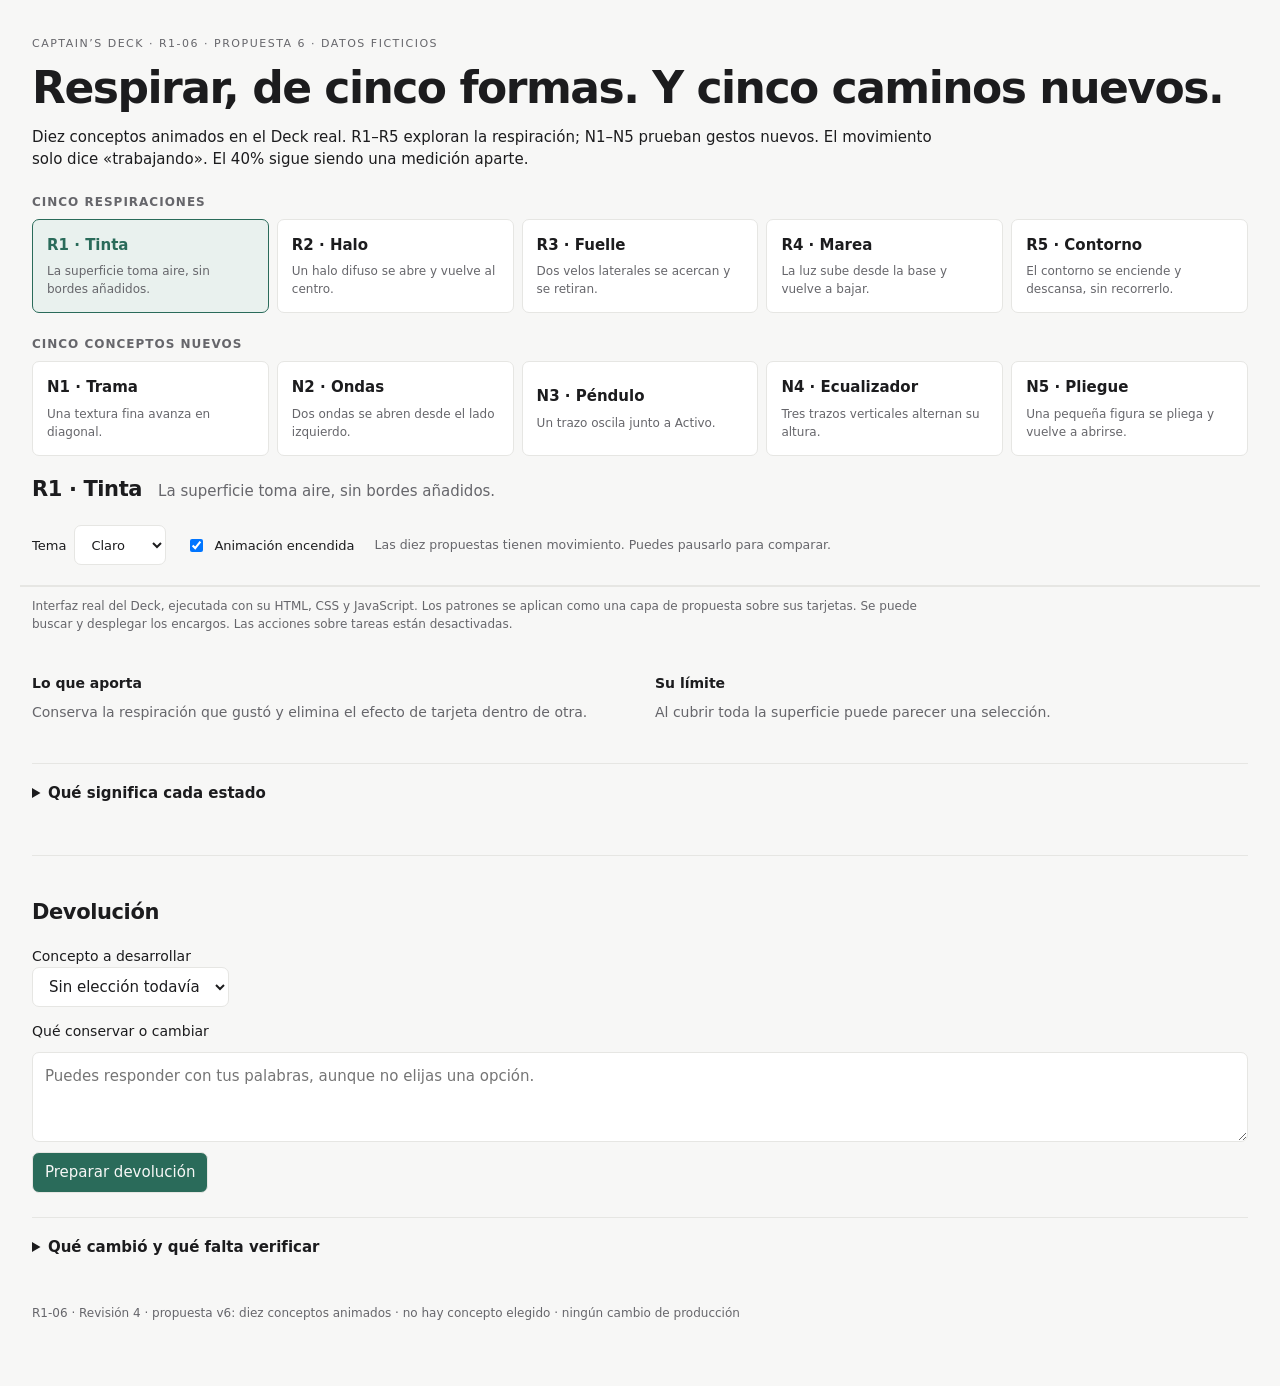
==== commit 430bfcae: "docs: explore ten animated progress concepts in Deck proposal" ====
--- a/docs/proposals/r1-06-progress.html
+++ b/docs/proposals/r1-06-progress.html
@@ -1,39 +1,47 @@
 <!doctype html>
 <html lang="es" data-theme="light" data-lavish-annotate="off">
 <meta charset="utf-8"><meta name="viewport" content="width=device-width,initial-scale=1">
-<title>Cinco patrones animados · R1-06</title>
+<title>Diez conceptos animados · R1-06</title>
 <style>
 :root{color-scheme:light;--bg:#f7f7f6;--surface:#fff;--ink:#1c1c1e;--muted:#66666b;--line:#e6e6e3;--accent:#2a6b5a;--soft:#e9f1ee}
 :root[data-theme=dark]{color-scheme:dark;--bg:#141416;--surface:#1d1d20;--ink:#ececee;--muted:#a6a6ac;--line:#2e2e33;--accent:#7fd1b9;--soft:#22302b}
-*{box-sizing:border-box}body{margin:0;background:var(--bg);color:var(--ink);font:15px/1.5 system-ui,-apple-system,sans-serif}main{max-width:1440px;margin:auto;padding:36px 32px 64px}h1{font-size:clamp(28px,4vw,44px);font-weight:600;letter-spacing:-1.5px;line-height:1.12;margin:10px 0 14px}h2{font-size:21px;letter-spacing:-.4px}p{margin:8px 0 16px;max-width:900px}.eyebrow{font-size:11px;letter-spacing:1.5px;text-transform:uppercase;color:var(--muted)}.muted,small{color:var(--muted)}button,select,textarea,input{font:inherit}button,select{min-height:40px;padding:8px 12px;border:1px solid var(--line);border-radius:7px;background:var(--surface);color:var(--ink);cursor:pointer}button:hover{border-color:var(--accent)}button:focus-visible,textarea:focus-visible,select:focus-visible,summary:focus-visible{outline:2px solid var(--accent);outline-offset:3px}button[aria-pressed=true]{border-color:var(--accent);background:var(--soft);color:var(--accent)}nav{display:grid;grid-template-columns:repeat(5,minmax(0,1fr));gap:8px;margin:24px 0 18px}nav button{text-align:left;min-width:0;padding:14px}nav b{display:block;margin-bottom:6px;font-weight:600}nav span{display:block;font-size:12px;color:var(--muted)}.choice-head{display:flex;align-items:baseline;flex-wrap:wrap;gap:16px}.choice-head h2{margin:0}.settings{display:flex;gap:20px;align-items:center;flex-wrap:wrap;margin:20px 0}.settings label{display:flex;align-items:center;gap:8px;font-size:13px}.demo-wrap{border-block:1px solid var(--line);background:var(--surface);margin:0 -12px}iframe{display:block;width:100%;height:880px;border:0;background:var(--surface)}.caption{font-size:12px;color:var(--muted);margin-top:10px}.pair{display:grid;grid-template-columns:repeat(2,minmax(0,1fr));gap:30px;margin-top:26px}.pair>*{min-width:0}.pair h3{font-size:14px;margin-bottom:5px}.pair p{font-size:14px;color:var(--muted)}details{border-top:1px solid var(--line);padding:18px 0;margin-top:24px}summary{cursor:pointer;font-weight:600}details p{font-size:14px;margin-top:14px}form{margin-top:32px;border-top:1px solid var(--line);padding-top:24px}textarea{display:block;width:100%;min-height:90px;padding:12px;border:1px solid var(--line);border-radius:7px;background:var(--surface);color:var(--ink);margin:10px 0}form label{display:block;font-size:14px}form button{background:var(--accent);color:var(--bg)}[hidden]{display:none!important}a{color:var(--accent)}footer{margin-top:28px;font-size:12px;color:var(--muted)}
+*{box-sizing:border-box}body{margin:0;background:var(--bg);color:var(--ink);font:15px/1.5 system-ui,-apple-system,sans-serif}main{max-width:1440px;margin:auto;padding:36px 32px 64px}h1{font-size:clamp(28px,4vw,44px);font-weight:600;letter-spacing:-1.5px;line-height:1.12;margin:10px 0 14px}h2{font-size:21px;letter-spacing:-.4px}p{margin:8px 0 16px;max-width:900px}.eyebrow{font-size:11px;letter-spacing:1.5px;text-transform:uppercase;color:var(--muted)}.muted,small{color:var(--muted)}button,select,textarea,input{font:inherit}button,select{min-height:40px;padding:8px 12px;border:1px solid var(--line);border-radius:7px;background:var(--surface);color:var(--ink);cursor:pointer}button:hover{border-color:var(--accent)}button:focus-visible,textarea:focus-visible,select:focus-visible,summary:focus-visible{outline:2px solid var(--accent);outline-offset:3px}button[aria-pressed=true]{border-color:var(--accent);background:var(--soft);color:var(--accent)}h2.family{font-size:12px;text-transform:uppercase;letter-spacing:1px;color:var(--muted);margin:22px 0 8px}nav{display:grid;grid-template-columns:repeat(5,minmax(0,1fr));gap:8px;margin:0 0 18px}nav button{text-align:left;min-width:0;padding:14px}nav b{display:block;margin-bottom:6px;font-weight:600}nav span{display:block;font-size:12px;color:var(--muted)}.choice-head{display:flex;align-items:baseline;flex-wrap:wrap;gap:16px}.choice-head h2{margin:0}.settings{display:flex;gap:20px;align-items:center;flex-wrap:wrap;margin:20px 0}.settings label{display:flex;align-items:center;gap:8px;font-size:13px}.demo-wrap{border-block:1px solid var(--line);background:var(--surface);margin:0 -12px}iframe{display:block;width:100%;height:880px;border:0;background:var(--surface)}.caption{font-size:12px;color:var(--muted);margin-top:10px}.pair{display:grid;grid-template-columns:repeat(2,minmax(0,1fr));gap:30px;margin-top:26px}.pair>*{min-width:0}.pair h3{font-size:14px;margin-bottom:5px}.pair p{font-size:14px;color:var(--muted)}details{border-top:1px solid var(--line);padding:18px 0;margin-top:24px}summary{cursor:pointer;font-weight:600}details p{font-size:14px;margin-top:14px}form{margin-top:32px;border-top:1px solid var(--line);padding-top:24px}textarea{display:block;width:100%;min-height:90px;padding:12px;border:1px solid var(--line);border-radius:7px;background:var(--surface);color:var(--ink);margin:10px 0}form label{display:block;font-size:14px}form button{background:var(--accent);color:var(--bg)}[hidden]{display:none!important}a{color:var(--accent)}footer{margin-top:28px;font-size:12px;color:var(--muted)}
 @media(max-width:650px){main{padding:24px 16px}nav{grid-template-columns:repeat(2,minmax(0,1fr))}nav button:last-child{grid-column:1/-1}.pair{grid-template-columns:1fr;gap:0}.demo-wrap{margin:0 -8px}iframe{height:1120px}}
 </style>
 <main>
-<header><div class="eyebrow">Captain’s Deck · R1-06 · propuesta 5 · datos ficticios</div><h1>Cinco formas de decir «en curso».</h1><p>Cinco patrones animados, aplicados a la tarjeta real del Deck. Prueba cada uno: las dos tareas en curso se mueven, tengan o no un avance medido. Espera, estacionado y dato viejo permanecen quietos.</p></header>
-<nav aria-label="Concepto del indicador">
-<button type="button" data-concept="a" aria-pressed="true"><b>A · Rastro</b><span>Una línea recorre el borde superior</span></button>
-<button type="button" data-concept="b" aria-pressed="false"><b>B · Respiración</b><span>La tarjeta respira suavemente</span></button>
-<button type="button" data-concept="c" aria-pressed="false"><b>C · Barrido</b><span>Una luz cruza la superficie</span></button>
-<button type="button" data-concept="d" aria-pressed="false"><b>D · Texto vivo</b><span>Una onda de color sobre el título</span></button>
-<button type="button" data-concept="e" aria-pressed="false"><b>E · Borde viajero</b><span>Un trazo rodea la tarjeta</span></button>
+<header><div class="eyebrow">Captain’s Deck · R1-06 · propuesta 6 · datos ficticios</div><h1>Respirar, de cinco formas. Y cinco caminos nuevos.</h1><p>Diez conceptos animados en el Deck real. R1–R5 exploran la respiración; N1–N5 prueban gestos nuevos. El movimiento solo dice «trabajando». El 40% sigue siendo una medición aparte.</p></header>
+<h2 class="family">Cinco respiraciones</h2><nav aria-label="Cinco respiraciones">
+<button type="button" data-concept="a" aria-pressed="true"><b>R1 · Tinta</b><span>La superficie toma aire, sin bordes añadidos.</span></button>
+<button type="button" data-concept="b" aria-pressed="false"><b>R2 · Halo</b><span>Un halo difuso se abre y vuelve al centro.</span></button>
+<button type="button" data-concept="c" aria-pressed="false"><b>R3 · Fuelle</b><span>Dos velos laterales se acercan y se retiran.</span></button>
+<button type="button" data-concept="d" aria-pressed="false"><b>R4 · Marea</b><span>La luz sube desde la base y vuelve a bajar.</span></button>
+<button type="button" data-concept="e" aria-pressed="false"><b>R5 · Contorno</b><span>El contorno se enciende y descansa, sin recorrerlo.</span></button>
 </nav>
-<div class="choice-head"><h2 id="concept-title">A · Rastro</h2><span id="concept-note" class="muted">Movimiento fino en el borde superior.</span></div>
-<div class="settings"><label>Tema <select id="theme"><option value="light">Claro</option><option value="dark">Oscuro</option></select></label><label><input type="checkbox" id="motion" checked> Animación encendida</label><small id="motion-note">Las cinco propuestas tienen movimiento. Puedes pausarlo para comparar.</small></div>
+<h2 class="family">Cinco conceptos nuevos</h2><nav aria-label="Cinco conceptos nuevos">
+<button type="button" data-concept="f" aria-pressed="false"><b>N1 · Trama</b><span>Una textura fina avanza en diagonal.</span></button>
+<button type="button" data-concept="g" aria-pressed="false"><b>N2 · Ondas</b><span>Dos ondas se abren desde el lado izquierdo.</span></button>
+<button type="button" data-concept="h" aria-pressed="false"><b>N3 · Péndulo</b><span>Un trazo oscila junto a Activo.</span></button>
+<button type="button" data-concept="i" aria-pressed="false"><b>N4 · Ecualizador</b><span>Tres trazos verticales alternan su altura.</span></button>
+<button type="button" data-concept="j" aria-pressed="false"><b>N5 · Pliegue</b><span>Una pequeña figura se pliega y vuelve a abrirse.</span></button>
+</nav>
+
+<div class="choice-head"><h2 id="concept-title">R1 · Tinta</h2><span id="concept-note" class="muted">La superficie toma aire, sin bordes añadidos.</span></div>
+<div class="settings"><label>Tema <select id="theme"><option value="light">Claro</option><option value="dark">Oscuro</option></select></label><label><input type="checkbox" id="motion" checked> Animación encendida</label><small id="motion-note">Las diez propuestas tienen movimiento. Puedes pausarlo para comparar.</small></div>
 <div class="demo-wrap"><!--DECK_FRAME--></div>
 <p class="caption">Interfaz real del Deck, ejecutada con su HTML, CSS y JavaScript. Los patrones se aplican como una capa de propuesta sobre sus tarjetas. Se puede buscar y desplegar los encargos. Las acciones sobre tareas están desactivadas.</p>
-<div class="pair"><div><h3>Lo que aporta</h3><p id="benefit">Se reconoce la actividad sin cubrir el contenido.</p></div><div><h3>Su límite</h3><p id="tradeoff">Es una señal pequeña; puede pasar desapercibida en una pantalla grande.</p></div></div>
-<details><summary>Qué significa cada estado</summary><p><b>Medido:</b> 2 de 5 pasos completos, 40%. <b>Sin medición:</b> actividad confirmada, sin porcentaje. <b>Espera:</b> necesita una dependencia. <b>Estacionado:</b> el agente está cerrado. <b>Dato viejo:</b> la actividad no está confirmada; se retira el porcentaje.</p><p>La barra de «0 de 1 tareas hechas» pertenece al encargo. Los «2 de 5 pasos» pertenecen a la tarea. Completar los pasos tampoco confirma instalación. Si solo envejece el avance y la actividad sigue confirmada, el texto sería «Trabajando · avance sin actualizar».</p><p>Las cinco opciones arrancan animadas. El movimiento indica actividad confirmada; su velocidad no representa avance. La barra de 40% es independiente y no se mueve. Al pausar o activar la preferencia del sistema de reducir movimiento, quedan los textos y el avance medido.</p></details>
-<form id="feedback" data-lavish-question="r1-06-concept"><h2>Devolución</h2><label for="choice">Concepto a desarrollar</label><select id="choice"><option value="">Sin elección todavía</option><option>A · Rastro</option><option>B · Respiración</option><option>C · Barrido</option><option>D · Texto vivo</option><option>E · Borde viajero</option><option>Combinar o ajustar</option></select><label for="comment" style="margin-top:14px">Qué conservar o cambiar</label><textarea id="comment" placeholder="Puedes responder con tus palabras, aunque no elijas una opción."></textarea><button type="submit">Preparar devolución</button><p id="feedback-status" role="status"></p><textarea id="copy" aria-label="Devolución para copiar" readonly hidden></textarea></form>
-<details><summary>Evidencia y alcance</summary><p>Propuesta, sin implementación en producción. Fixture local sobre el Deck de esta rama. La interfaz y las interacciones se ejecutan sin red; las cinco situaciones son datos sintéticos. No se accede a tareas reales ni a la Mac.</p><p>El diseño conserva Grafito, compartido por Deck y Day Attendant, tipografía de sistema y expansión dentro de la página. No introduce paneles laterales ni diálogos. Las ventajas descritas son hipótesis de diseño; no son resultados de una prueba de usabilidad.</p><p>R1-06 define la señal de actividad. R1-02 distingue las barras de tareas y pasos. Una implementación futura requiere los datos de P10/P12 y las ranuras de P14.</p></details>
-<footer>R1-06 · Revisión 3 · propuesta v5: cinco patrones animados · no hay concepto elegido · ningún cambio de producción</footer>
+<div class="pair"><div><h3>Lo que aporta</h3><p id="benefit">Conserva la respiración que gustó y elimina el efecto de tarjeta dentro de otra.</p></div><div><h3>Su límite</h3><p id="tradeoff">Al cubrir toda la superficie puede parecer una selección.</p></div></div>
+<details><summary>Qué significa cada estado</summary><p><b>Medido:</b> 2 de 5 pasos completos, 40%. <b>Sin medición:</b> actividad confirmada, sin porcentaje. <b>Espera:</b> necesita una dependencia. <b>Estacionado:</b> el agente está cerrado. <b>Dato viejo:</b> la actividad no está confirmada; se retira el porcentaje.</p><p>La barra de «0 de 1 tareas hechas» pertenece al encargo. Los «2 de 5 pasos» pertenecen a la tarea. Completar los pasos tampoco confirma instalación. Si solo envejece el avance y la actividad sigue confirmada, el texto sería «Trabajando · avance sin actualizar».</p><p>Las diez opciones arrancan animadas. El movimiento indica actividad confirmada; su velocidad no representa avance. La barra de 40% es independiente y no se mueve. Al pausar o activar la preferencia del sistema de reducir movimiento, quedan los textos y el avance medido.</p></details>
+<form id="feedback" data-lavish-question="r1-06-concept"><h2>Devolución</h2><label for="choice">Concepto a desarrollar</label><select id="choice"><option value="">Sin elección todavía</option><option>R1 · Tinta</option><option>R2 · Halo</option><option>R3 · Fuelle</option><option>R4 · Marea</option><option>R5 · Contorno</option><option>N1 · Trama</option><option>N2 · Ondas</option><option>N3 · Péndulo</option><option>N4 · Ecualizador</option><option>N5 · Pliegue</option><option>Combinar o ajustar</option></select><label for="comment" style="margin-top:14px">Qué conservar o cambiar</label><textarea id="comment" placeholder="Puedes responder con tus palabras, aunque no elijas una opción."></textarea><button type="submit">Preparar devolución</button><p id="feedback-status" role="status"></p><textarea id="copy" aria-label="Devolución para copiar" readonly hidden></textarea></form>
+<details><summary>Qué cambió y qué falta verificar</summary><p>La respiración anterior añadía esquinas redondeadas sobre filas rectas. Ahora la capa sigue el encabezado real, detrás del texto, y no invade el contenido desplegado. No se agrega padding ni se cambia el tamaño al alternar conceptos.</p><p>Propuesta, sin implementación en producción. Fixture local sobre el Deck de esta rama. La interfaz y las interacciones se ejecutan sin red; las cinco situaciones son datos sintéticos. No se accede a tareas reales ni a la Mac.</p><p>El diseño conserva Grafito, compartido por Deck y Day Attendant, tipografía de sistema y expansión dentro de la página. No introduce paneles laterales ni diálogos. Las ventajas descritas son hipótesis de diseño; no son resultados de una prueba de usabilidad.</p><p>R1-06 define la señal de actividad. R1-02 distingue las barras de tareas y pasos. Una implementación futura requiere los datos de P10/P12 y las ranuras de P14.</p></details>
+<footer>R1-06 · Revisión 4 · propuesta v6: diez conceptos animados · no hay concepto elegido · ningún cambio de producción</footer>
 </main>
 <script>
-const concepts={a:['A · Rastro','Movimiento fino en el borde superior.','Se reconoce la actividad sin cubrir el contenido.','Es una señal pequeña; puede pasar desapercibida en una pantalla grande.'],b:['B · Respiración','La superficie cambia de intensidad.','Hace visible toda la tarjeta con un ritmo tranquilo.','Puede confundirse con una selección; el texto «Activo» conserva el significado.'],c:['C · Barrido','Una luz cruza la tarjeta.','Se distingue incluso mientras se leen varios encargos.','Es el patrón más visible y puede distraer durante una lectura larga.'],d:['D · Texto vivo','El título lleva el movimiento.','Mantiene la señal cerca del nombre del trabajo, sin agregar otro indicador.','La onda de color sobre letras puede incomodar al leer; conviene probarla con títulos largos.'],e:['E · Borde viajero','Un trazo recorre el contorno.','Acompaña toda la tarjeta y deja quieto el contenido.','Puede parecer un foco de selección; también se necesita el texto de estado.']};
+const concepts={"a": ["R1 · Tinta", "La superficie toma aire, sin bordes añadidos.", "Conserva la respiración que gustó y elimina el efecto de tarjeta dentro de otra.", "Al cubrir toda la superficie puede parecer una selección."], "b": ["R2 · Halo", "Un halo difuso se abre y vuelve al centro.", "La respiración tiene un origen suave; los bordes quedan libres.", "Es más sutil y puede perderse con poco brillo de pantalla."], "c": ["R3 · Fuelle", "Dos velos laterales se acercan y se retiran.", "El movimiento simétrico sugiere inhalar y exhalar sin mover las letras.", "La contracción es más notoria que un cambio de intensidad."], "d": ["R4 · Marea", "La luz sube desde la base y vuelve a bajar.", "Respira desde abajo, dejando despejada la zona del título.", "La subida es cíclica: no representa un porcentaje que aumenta."], "e": ["R5 · Contorno", "El contorno se enciende y descansa, sin recorrerlo.", "Deja el fondo y el texto quietos; ocupa solo un píxel del borde.", "Podría confundirse con el foco del teclado; el estado Activo sigue visible."], "f": ["N1 · Trama", "Una textura fina avanza en diagonal.", "Un movimiento continuo repartido por la superficie, sin barrido de luz.", "La textura puede resultar demasiado presente al leer muchas filas."], "g": ["N2 · Ondas", "Dos ondas se abren desde el lado izquierdo.", "Sugiere trabajo en curso mediante ondas que se disipan, sin llenar una barra.", "La asociación con conexión de red puede pesar más que la de trabajo."], "h": ["N3 · Péndulo", "Un trazo oscila junto a Activo.", "Concentra el ritmo en el estado; el resto de la tarjeta queda quieto.", "Puede asociarse con un temporizador; no indica tiempo restante."], "i": ["N4 · Ecualizador", "Tres trazos verticales alternan su altura.", "Hace visible la actividad en un espacio pequeño, sin tocar el contenido.", "Puede recordar reproducción de audio; su altura no mide carga."], "j": ["N5 · Pliegue", "Una pequeña figura se pliega y vuelve a abrirse.", "Añade un gesto reconocible junto al estado, sin un anillo giratorio.", "Es más expresivo y puede ser menos obvio como señal de actividad."]};
 let selected='a';const frame=()=>document.querySelector('#demo');
 function update(){document.querySelectorAll('[data-concept]').forEach(b=>b.setAttribute('aria-pressed',String(b.dataset.concept===selected)));['concept-title','concept-note','benefit','tradeoff'].forEach((id,i)=>document.getElementById(id).textContent=concepts[selected][i]);frame()?.contentWindow.postMessage({proposal:'appearance',concept:selected,motion:document.querySelector('#motion').checked,theme:document.querySelector('#theme').value},'*');}
 document.querySelectorAll('[data-concept]').forEach(b=>b.onclick=()=>{selected=b.dataset.concept;update();});
 document.querySelector('#theme').onchange=e=>{document.documentElement.dataset.theme=e.target.value;update();};document.querySelector('#motion').onchange=update;
-if(matchMedia('(prefers-reduced-motion:reduce)').matches)document.querySelector('#motion-note').textContent='Tu sistema tiene movimiento reducido: los cinco patrones se muestran quietos.';
+if(matchMedia('(prefers-reduced-motion:reduce)').matches)document.querySelector('#motion-note').textContent='Tu sistema tiene movimiento reducido: los diez patrones se muestran quietos.';
 frame()?.addEventListener('load',update);
 window.addEventListener('message',event=>{if(event.source===frame()?.contentWindow&&event.data?.proposal==='height'&&Number.isFinite(event.data.height))frame().style.height=Math.max(500,event.data.height)+'px';});
 document.querySelector('#feedback').onsubmit=e=>{e.preventDefault();const choice=document.querySelector('#choice').value,note=document.querySelector('#comment').value.trim(),status=document.querySelector('#feedback-status');if(!choice&&!note){status.textContent='Elige un concepto o escribe un comentario.';return;}const text='R1-06 · '+(choice||'Comentarios sin elección')+(note?'\n'+note:'');if(window.lavish?.queuePrompt){window.lavish.queuePrompt(text,{queueKey:'r1-06-concept',element:e.target,tag:'choice'});status.textContent='Devolución preparada. Usa Enviar en Lavish para entregarla.';}else{const out=document.querySelector('#copy');out.hidden=false;out.value=text;status.textContent='Copia esta devolución para enviarla al agente.';}};
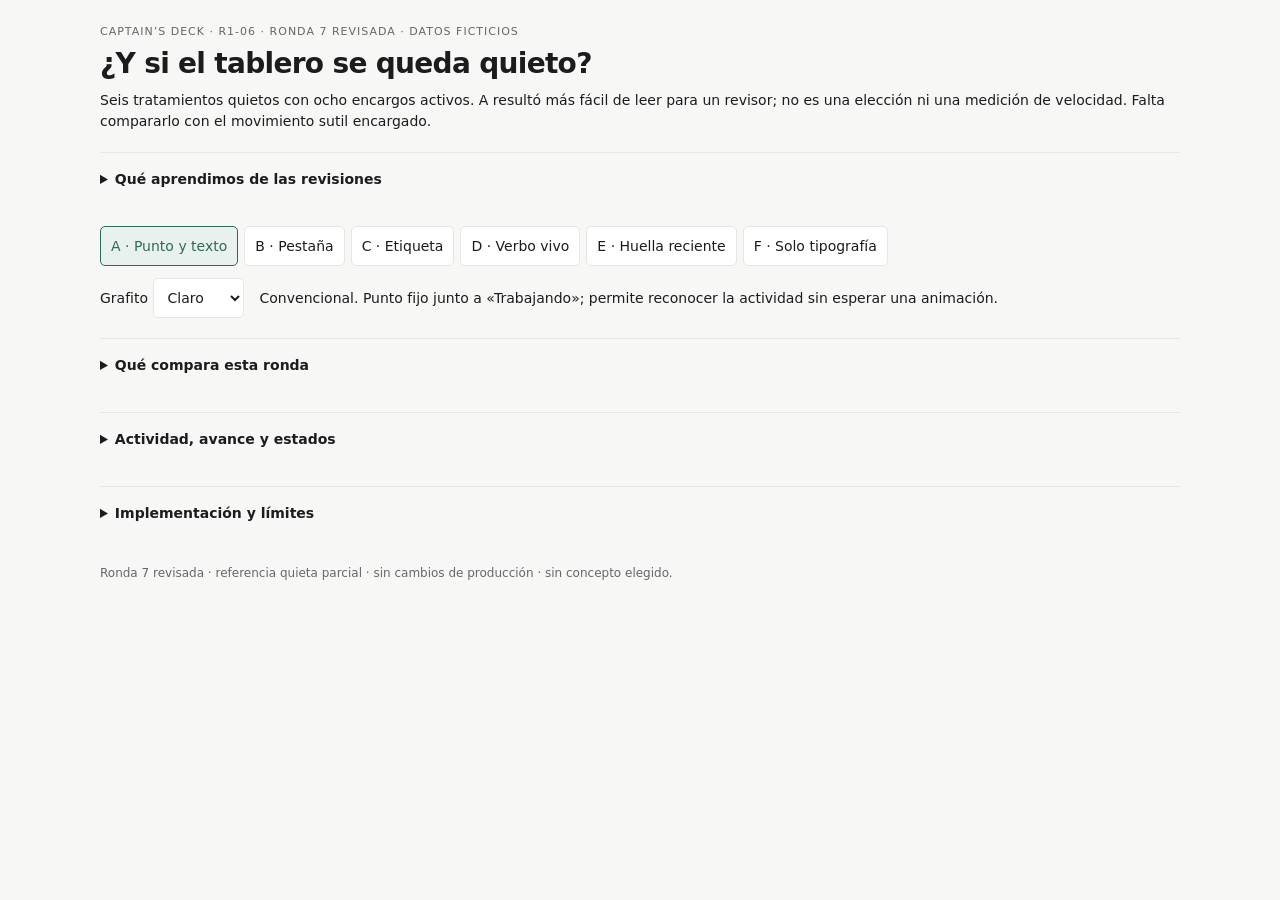
==== commit 860f00ab: "docs: integrate quiet progress proposal and independent review" ====
--- a/docs/proposals/r1-06-progress.html
+++ b/docs/proposals/r1-06-progress.html
@@ -1,49 +1,28 @@
 <!doctype html>
-<html lang="es" data-theme="light" data-lavish-annotate="off">
-<meta charset="utf-8"><meta name="viewport" content="width=device-width,initial-scale=1">
-<title>Diez conceptos animados · R1-06</title>
+<html lang="es" data-theme="light"><meta charset="utf-8"><meta name="viewport" content="width=device-width,initial-scale=1">
+<title>Ronda 7 · Revisión integrada · Captain’s Deck</title>
 <style>
-:root{color-scheme:light;--bg:#f7f7f6;--surface:#fff;--ink:#1c1c1e;--muted:#66666b;--line:#e6e6e3;--accent:#2a6b5a;--soft:#e9f1ee}
-:root[data-theme=dark]{color-scheme:dark;--bg:#141416;--surface:#1d1d20;--ink:#ececee;--muted:#a6a6ac;--line:#2e2e33;--accent:#7fd1b9;--soft:#22302b}
-*{box-sizing:border-box}body{margin:0;background:var(--bg);color:var(--ink);font:15px/1.5 system-ui,-apple-system,sans-serif}main{max-width:1440px;margin:auto;padding:36px 32px 64px}h1{font-size:clamp(28px,4vw,44px);font-weight:600;letter-spacing:-1.5px;line-height:1.12;margin:10px 0 14px}h2{font-size:21px;letter-spacing:-.4px}p{margin:8px 0 16px;max-width:900px}.eyebrow{font-size:11px;letter-spacing:1.5px;text-transform:uppercase;color:var(--muted)}.muted,small{color:var(--muted)}button,select,textarea,input{font:inherit}button,select{min-height:40px;padding:8px 12px;border:1px solid var(--line);border-radius:7px;background:var(--surface);color:var(--ink);cursor:pointer}button:hover{border-color:var(--accent)}button:focus-visible,textarea:focus-visible,select:focus-visible,summary:focus-visible{outline:2px solid var(--accent);outline-offset:3px}button[aria-pressed=true]{border-color:var(--accent);background:var(--soft);color:var(--accent)}h2.family{font-size:12px;text-transform:uppercase;letter-spacing:1px;color:var(--muted);margin:22px 0 8px}nav{display:grid;grid-template-columns:repeat(5,minmax(0,1fr));gap:8px;margin:0 0 18px}nav button{text-align:left;min-width:0;padding:14px}nav b{display:block;margin-bottom:6px;font-weight:600}nav span{display:block;font-size:12px;color:var(--muted)}.choice-head{display:flex;align-items:baseline;flex-wrap:wrap;gap:16px}.choice-head h2{margin:0}.settings{display:flex;gap:20px;align-items:center;flex-wrap:wrap;margin:20px 0}.settings label{display:flex;align-items:center;gap:8px;font-size:13px}.demo-wrap{border-block:1px solid var(--line);background:var(--surface);margin:0 -12px}iframe{display:block;width:100%;height:880px;border:0;background:var(--surface)}.caption{font-size:12px;color:var(--muted);margin-top:10px}.pair{display:grid;grid-template-columns:repeat(2,minmax(0,1fr));gap:30px;margin-top:26px}.pair>*{min-width:0}.pair h3{font-size:14px;margin-bottom:5px}.pair p{font-size:14px;color:var(--muted)}details{border-top:1px solid var(--line);padding:18px 0;margin-top:24px}summary{cursor:pointer;font-weight:600}details p{font-size:14px;margin-top:14px}form{margin-top:32px;border-top:1px solid var(--line);padding-top:24px}textarea{display:block;width:100%;min-height:90px;padding:12px;border:1px solid var(--line);border-radius:7px;background:var(--surface);color:var(--ink);margin:10px 0}form label{display:block;font-size:14px}form button{background:var(--accent);color:var(--bg)}[hidden]{display:none!important}a{color:var(--accent)}footer{margin-top:28px;font-size:12px;color:var(--muted)}
-@media(max-width:650px){main{padding:24px 16px}nav{grid-template-columns:repeat(2,minmax(0,1fr))}nav button:last-child{grid-column:1/-1}.pair{grid-template-columns:1fr;gap:0}.demo-wrap{margin:0 -8px}iframe{height:1120px}}
+:root{color-scheme:light;--canvas:#f7f7f6;--surface:#fff;--ink:#1c1c1e;--muted:#66666b;--line:#e6e6e3;--accent:#2a6b5a;--sel:#e9f1ee}
+:root[data-theme=dark]{color-scheme:dark;--canvas:#141416;--surface:#1d1d20;--ink:#ececee;--muted:#a6a6ac;--line:#2e2e33;--accent:#7fd1b9;--sel:#22302b}
+*{box-sizing:border-box}body{margin:0;background:var(--canvas);color:var(--ink);font:14px/1.5 system-ui,sans-serif}main{max-width:1970px;margin:auto;padding:24px 24px 48px}header,p,details{max-width:1080px;margin-inline:auto}h1{font-size:28px;line-height:1.2;letter-spacing:-.7px;margin:6px 0 10px}p{margin-block:8px 16px}small,.eyebrow{color:var(--muted)}.eyebrow{font-size:11px;text-transform:uppercase;letter-spacing:1px}nav{display:flex;flex-wrap:wrap;gap:6px;margin:20px auto 12px;max-width:1080px}button,select{font:inherit;background:var(--surface);color:var(--ink);border:1px solid var(--line);border-radius:5px;padding:8px 10px;min-height:40px;cursor:pointer}button[aria-pressed=true]{background:var(--sel);color:var(--accent);border-color:var(--accent)}button:focus-visible,select:focus-visible,summary:focus-visible{outline:2px solid var(--accent);outline-offset:2px}.toolbar{max-width:1080px;margin:auto;display:flex;gap:16px;align-items:center;flex-wrap:wrap}.toolbar label{white-space:nowrap}.toolbar p{flex:1;min-width:180px;margin:0}iframe{width:100%;height:1100px;display:block;border:0;margin-top:16px;background:var(--surface)}details{padding:16px 0;border-top:1px solid var(--line);margin-top:20px}summary{cursor:pointer;font-weight:600}details p{margin-top:12px}a{color:var(--accent)}code{overflow-wrap:anywhere}footer{max-width:1080px;margin:24px auto;color:var(--muted);font-size:12px}@media(max-width:600px){main{padding:20px 0 32px}header,nav,.toolbar,details,footer{margin-inline:14px}h1{font-size:24px}nav button{flex:1 1 30%;font-size:12px;padding:8px 5px}iframe{height:1600px}}
 </style>
 <main>
-<header><div class="eyebrow">Captain’s Deck · R1-06 · propuesta 6 · datos ficticios</div><h1>Respirar, de cinco formas. Y cinco caminos nuevos.</h1><p>Diez conceptos animados en el Deck real. R1–R5 exploran la respiración; N1–N5 prueban gestos nuevos. El movimiento solo dice «trabajando». El 40% sigue siendo una medición aparte.</p></header>
-<h2 class="family">Cinco respiraciones</h2><nav aria-label="Cinco respiraciones">
-<button type="button" data-concept="a" aria-pressed="true"><b>R1 · Tinta</b><span>La superficie toma aire, sin bordes añadidos.</span></button>
-<button type="button" data-concept="b" aria-pressed="false"><b>R2 · Halo</b><span>Un halo difuso se abre y vuelve al centro.</span></button>
-<button type="button" data-concept="c" aria-pressed="false"><b>R3 · Fuelle</b><span>Dos velos laterales se acercan y se retiran.</span></button>
-<button type="button" data-concept="d" aria-pressed="false"><b>R4 · Marea</b><span>La luz sube desde la base y vuelve a bajar.</span></button>
-<button type="button" data-concept="e" aria-pressed="false"><b>R5 · Contorno</b><span>El contorno se enciende y descansa, sin recorrerlo.</span></button>
+<header><div class="eyebrow">Captain’s Deck · R1-06 · ronda 7 revisada · datos ficticios</div><h1>¿Y si el tablero se queda quieto?</h1><p>Seis tratamientos quietos con ocho encargos activos. A resultó más fácil de leer para un revisor; no es una elección ni una medición de velocidad. Falta compararlo con el movimiento sutil encargado.</p><p><!--REVIEW_LINK--></p></header>
+<details><summary>Qué aprendimos de las revisiones</summary><p><b>A, referencia de lectura.</b> El revisor identificó «Trabajando» sin esperar una animación. A, C y F son tratamientos cercanos, no seis familias completamente distintas. Ninguna opción está elegida.</p><p><b>Dos escalas.</b> «0 de 1 tarea hecha» cuenta tareas completas del encargo; «2 de 5 pasos · 40%» describe una tarea aún en curso. El revisor tuvo que reconciliarlas. La explicación aquí no demuestra que esa duda esté resuelta.</p><p><b>Qué sigue.</b> Ahora se muestra «Sigue: Comprobación» cuando el plan vigente lo declara. Si no hay un siguiente paso declarado, se dice así. No se inventa una dependencia, un responsable ni una fecha.</p><p><b>Frescura pendiente.</b> Las fechas y eventos están congelados. La revisión encontró una aparente contradicción entre fuente desactualizada y huella reciente; no se ha validado la coherencia con datos vivos. Un estado sin confirmar no prueba actividad.</p><p><b>Límites.</b> Fue un recorrido experto individual, sin cronómetro ni usuarios. No leyó el código ni las recomendaciones, pero los nombres y descripciones de la demo sí daban contexto: no fue totalmente ciego. No prueba comodidad sostenida ni una animación tranquila. La ronda 7 no exige cinco animaciones; falta la comparación acotada con movimiento y su revisión independiente.</p></details>
+<nav aria-label="Patrones de actividad">
+<button data-concept="a" aria-pressed="true">A · Punto y texto</button><button data-concept="b" aria-pressed="false">B · Pestaña</button><button data-concept="c" aria-pressed="false">C · Etiqueta</button><button data-concept="d" aria-pressed="false">D · Verbo vivo</button><button data-concept="e" aria-pressed="false">E · Huella reciente</button><button data-concept="f" aria-pressed="false">F · Solo tipografía</button>
 </nav>
-<h2 class="family">Cinco conceptos nuevos</h2><nav aria-label="Cinco conceptos nuevos">
-<button type="button" data-concept="f" aria-pressed="false"><b>N1 · Trama</b><span>Una textura fina avanza en diagonal.</span></button>
-<button type="button" data-concept="g" aria-pressed="false"><b>N2 · Ondas</b><span>Dos ondas se abren desde el lado izquierdo.</span></button>
-<button type="button" data-concept="h" aria-pressed="false"><b>N3 · Péndulo</b><span>Un trazo oscila junto a Activo.</span></button>
-<button type="button" data-concept="i" aria-pressed="false"><b>N4 · Ecualizador</b><span>Tres trazos verticales alternan su altura.</span></button>
-<button type="button" data-concept="j" aria-pressed="false"><b>N5 · Pliegue</b><span>Una pequeña figura se pliega y vuelve a abrirse.</span></button>
-</nav>
-
-<div class="choice-head"><h2 id="concept-title">R1 · Tinta</h2><span id="concept-note" class="muted">La superficie toma aire, sin bordes añadidos.</span></div>
-<div class="settings"><label>Tema <select id="theme"><option value="light">Claro</option><option value="dark">Oscuro</option></select></label><label><input type="checkbox" id="motion" checked> Animación encendida</label><small id="motion-note">Las diez propuestas tienen movimiento. Puedes pausarlo para comparar.</small></div>
-<div class="demo-wrap"><!--DECK_FRAME--></div>
-<p class="caption">Interfaz real del Deck, ejecutada con su HTML, CSS y JavaScript. Los patrones se aplican como una capa de propuesta sobre sus tarjetas. Se puede buscar y desplegar los encargos. Las acciones sobre tareas están desactivadas.</p>
-<div class="pair"><div><h3>Lo que aporta</h3><p id="benefit">Conserva la respiración que gustó y elimina el efecto de tarjeta dentro de otra.</p></div><div><h3>Su límite</h3><p id="tradeoff">Al cubrir toda la superficie puede parecer una selección.</p></div></div>
-<details><summary>Qué significa cada estado</summary><p><b>Medido:</b> 2 de 5 pasos completos, 40%. <b>Sin medición:</b> actividad confirmada, sin porcentaje. <b>Espera:</b> necesita una dependencia. <b>Estacionado:</b> el agente está cerrado. <b>Dato viejo:</b> la actividad no está confirmada; se retira el porcentaje.</p><p>La barra de «0 de 1 tareas hechas» pertenece al encargo. Los «2 de 5 pasos» pertenecen a la tarea. Completar los pasos tampoco confirma instalación. Si solo envejece el avance y la actividad sigue confirmada, el texto sería «Trabajando · avance sin actualizar».</p><p>Las diez opciones arrancan animadas. El movimiento indica actividad confirmada; su velocidad no representa avance. La barra de 40% es independiente y no se mueve. Al pausar o activar la preferencia del sistema de reducir movimiento, quedan los textos y el avance medido.</p></details>
-<form id="feedback" data-lavish-question="r1-06-concept"><h2>Devolución</h2><label for="choice">Concepto a desarrollar</label><select id="choice"><option value="">Sin elección todavía</option><option>R1 · Tinta</option><option>R2 · Halo</option><option>R3 · Fuelle</option><option>R4 · Marea</option><option>R5 · Contorno</option><option>N1 · Trama</option><option>N2 · Ondas</option><option>N3 · Péndulo</option><option>N4 · Ecualizador</option><option>N5 · Pliegue</option><option>Combinar o ajustar</option></select><label for="comment" style="margin-top:14px">Qué conservar o cambiar</label><textarea id="comment" placeholder="Puedes responder con tus palabras, aunque no elijas una opción."></textarea><button type="submit">Preparar devolución</button><p id="feedback-status" role="status"></p><textarea id="copy" aria-label="Devolución para copiar" readonly hidden></textarea></form>
-<details><summary>Qué cambió y qué falta verificar</summary><p>La respiración anterior añadía esquinas redondeadas sobre filas rectas. Ahora la capa sigue el encabezado real, detrás del texto, y no invade el contenido desplegado. No se agrega padding ni se cambia el tamaño al alternar conceptos.</p><p>Propuesta, sin implementación en producción. Fixture local sobre el Deck de esta rama. La interfaz y las interacciones se ejecutan sin red; las cinco situaciones son datos sintéticos. No se accede a tareas reales ni a la Mac.</p><p>El diseño conserva Grafito, compartido por Deck y Day Attendant, tipografía de sistema y expansión dentro de la página. No introduce paneles laterales ni diálogos. Las ventajas descritas son hipótesis de diseño; no son resultados de una prueba de usabilidad.</p><p>R1-06 define la señal de actividad. R1-02 distingue las barras de tareas y pasos. Una implementación futura requiere los datos de P10/P12 y las ranuras de P14.</p></details>
-<footer>R1-06 · Revisión 4 · propuesta v6: diez conceptos animados · no hay concepto elegido · ningún cambio de producción</footer>
+<div class="toolbar"><label>Grafito <select id="theme"><option value="light">Claro</option><option value="dark">Oscuro</option></select></label><p id="note">Convencional. Punto fijo junto a «Trabajando»; permite reconocer la actividad sin esperar una animación.</p></div>
+<!--DECK_FRAME-->
+<details><summary>Qué compara esta ronda</summary><p><b>A, B, C:</b> patrones conocidos: estado con punto, marca de margen y etiqueta. <b>D:</b> cambia el estado genérico por el verbo declarado de la tarea. <b>E:</b> añade la última evidencia de trabajo; cambia cuando llega un evento, sin reloj vivo. <b>F:</b> retira adornos y usa el peso del texto para jerarquizar lo activo.</p><p>A puede parecer presencia; B puede parecer selección; C repite ocho fondos; D necesita verbos fiables y espacio; E añade lectura y necesita un evento verificable; F es el más discreto y menos fácil de localizar. Son hipótesis para revisar, no resultados de usabilidad. La referencia inicial sugerida es A por familiaridad; E explora actividad basada en evidencia. No hay dirección elegida.</p></details>
+<details><summary>Actividad, avance y estados</summary><p>Ocho encargos activos: cuatro con 2 de 5 pasos (40%) y cuatro con avance sin medir. El estado «Trabajando» nunca implica un porcentaje. La barra del encargo cuenta tareas completadas; la barra de pasos mide el trabajo de su única tarea. Completar pasos no demuestra instalación.</p><p>Espera, estacionado y dato viejo quedan quietos y sin barra de pasos. El dato viejo se presenta como «Sin confirmar». Ninguna variante presenta movimiento, incluso sin activar <code>prefers-reduced-motion</code>. Las horas y eventos de la demostración son ficticios y están congelados; una versión real solo los cambiaría al recibir evidencia.</p></details>
+<details><summary>Implementación y límites</summary><p>Esta página ejecuta el HTML, CSS y JavaScript reales del Deck en un iframe offline. La capa de propuesta cambia únicamente señales de las filas y el slot de avance. Buscar, expandir encargos y cambiar de tema funcionan dentro de la interfaz. Las mutaciones y llamadas externas están desactivadas. No hay paneles laterales, diálogos ni recuadros de ayuda añadidos.</p><p>Diseño: tokens Grafito y ritmo de lista Day Attendant del propio <code>web/static/deck.css</code>. Los estilos son locales, sin CDN ni fuentes externas. La entrega quieta original verificó 24 combinaciones de patrón, tema y tamaño, y otras 24 con movimiento reducido. Las revisiones visual y de lectura ya se incorporaron como evidencia parcial; no equivalen a selección o aprobación. El contraste con movimiento todavía no está integrado.</p></details>
+<footer>Ronda 7 revisada · referencia quieta parcial · sin cambios de producción · sin concepto elegido.</footer>
 </main>
 <script>
-const concepts={"a": ["R1 · Tinta", "La superficie toma aire, sin bordes añadidos.", "Conserva la respiración que gustó y elimina el efecto de tarjeta dentro de otra.", "Al cubrir toda la superficie puede parecer una selección."], "b": ["R2 · Halo", "Un halo difuso se abre y vuelve al centro.", "La respiración tiene un origen suave; los bordes quedan libres.", "Es más sutil y puede perderse con poco brillo de pantalla."], "c": ["R3 · Fuelle", "Dos velos laterales se acercan y se retiran.", "El movimiento simétrico sugiere inhalar y exhalar sin mover las letras.", "La contracción es más notoria que un cambio de intensidad."], "d": ["R4 · Marea", "La luz sube desde la base y vuelve a bajar.", "Respira desde abajo, dejando despejada la zona del título.", "La subida es cíclica: no representa un porcentaje que aumenta."], "e": ["R5 · Contorno", "El contorno se enciende y descansa, sin recorrerlo.", "Deja el fondo y el texto quietos; ocupa solo un píxel del borde.", "Podría confundirse con el foco del teclado; el estado Activo sigue visible."], "f": ["N1 · Trama", "Una textura fina avanza en diagonal.", "Un movimiento continuo repartido por la superficie, sin barrido de luz.", "La textura puede resultar demasiado presente al leer muchas filas."], "g": ["N2 · Ondas", "Dos ondas se abren desde el lado izquierdo.", "Sugiere trabajo en curso mediante ondas que se disipan, sin llenar una barra.", "La asociación con conexión de red puede pesar más que la de trabajo."], "h": ["N3 · Péndulo", "Un trazo oscila junto a Activo.", "Concentra el ritmo en el estado; el resto de la tarjeta queda quieto.", "Puede asociarse con un temporizador; no indica tiempo restante."], "i": ["N4 · Ecualizador", "Tres trazos verticales alternan su altura.", "Hace visible la actividad en un espacio pequeño, sin tocar el contenido.", "Puede recordar reproducción de audio; su altura no mide carga."], "j": ["N5 · Pliegue", "Una pequeña figura se pliega y vuelve a abrirse.", "Añade un gesto reconocible junto al estado, sin un anillo giratorio.", "Es más expresivo y puede ser menos obvio como señal de actividad."]};
-let selected='a';const frame=()=>document.querySelector('#demo');
-function update(){document.querySelectorAll('[data-concept]').forEach(b=>b.setAttribute('aria-pressed',String(b.dataset.concept===selected)));['concept-title','concept-note','benefit','tradeoff'].forEach((id,i)=>document.getElementById(id).textContent=concepts[selected][i]);frame()?.contentWindow.postMessage({proposal:'appearance',concept:selected,motion:document.querySelector('#motion').checked,theme:document.querySelector('#theme').value},'*');}
-document.querySelectorAll('[data-concept]').forEach(b=>b.onclick=()=>{selected=b.dataset.concept;update();});
-document.querySelector('#theme').onchange=e=>{document.documentElement.dataset.theme=e.target.value;update();};document.querySelector('#motion').onchange=update;
-if(matchMedia('(prefers-reduced-motion:reduce)').matches)document.querySelector('#motion-note').textContent='Tu sistema tiene movimiento reducido: los diez patrones se muestran quietos.';
-frame()?.addEventListener('load',update);
-window.addEventListener('message',event=>{if(event.source===frame()?.contentWindow&&event.data?.proposal==='height'&&Number.isFinite(event.data.height))frame().style.height=Math.max(500,event.data.height)+'px';});
-document.querySelector('#feedback').onsubmit=e=>{e.preventDefault();const choice=document.querySelector('#choice').value,note=document.querySelector('#comment').value.trim(),status=document.querySelector('#feedback-status');if(!choice&&!note){status.textContent='Elige un concepto o escribe un comentario.';return;}const text='R1-06 · '+(choice||'Comentarios sin elección')+(note?'\n'+note:'');if(window.lavish?.queuePrompt){window.lavish.queuePrompt(text,{queueKey:'r1-06-concept',element:e.target,tag:'choice'});status.textContent='Devolución preparada. Usa Enviar en Lavish para entregarla.';}else{const out=document.querySelector('#copy');out.hidden=false;out.value=text;status.textContent='Copia esta devolución para enviarla al agente.';}};
-</script>
-</html>
+const notes={a:'Convencional. Punto fijo junto a «Trabajando»; permite reconocer la actividad sin esperar una animación.',b:'Convencional. Una pestaña de 2 px marca el margen de la fila; no recorre el contorno.',c:'Convencional. Etiqueta discreta en el propio estado, sin teñir toda la tarjeta.',d:'Exploración. El estado dice qué hace ahora: «Investigando», «Conectando»… sin porcentaje implícito.',e:'Exploración. Una huella del último evento sustituye el latido: evidencia de trabajo, sin reloj que salte.',f:'Exploración. La actividad se expresa con peso tipográfico; no se añade ningún dibujo.'};
+let selected='a';const frame=document.getElementById('demo');
+function update(){document.querySelectorAll('[data-concept]').forEach(b=>b.setAttribute('aria-pressed',String(b.dataset.concept===selected)));document.getElementById('note').textContent=notes[selected];document.documentElement.dataset.theme=document.getElementById('theme').value;frame.contentWindow.postMessage({proposal:'appearance',concept:selected,theme:document.getElementById('theme').value},'*');}
+document.querySelectorAll('[data-concept]').forEach(b=>b.onclick=()=>{selected=b.dataset.concept;update();});document.getElementById('theme').onchange=update;frame.addEventListener('load',update);
+window.addEventListener('message',e=>{if(e.source===frame.contentWindow&&e.data?.proposal==='height'&&Number.isFinite(e.data.height))frame.style.height=Math.max(600,e.data.height)+'px';});
+</script></html>
